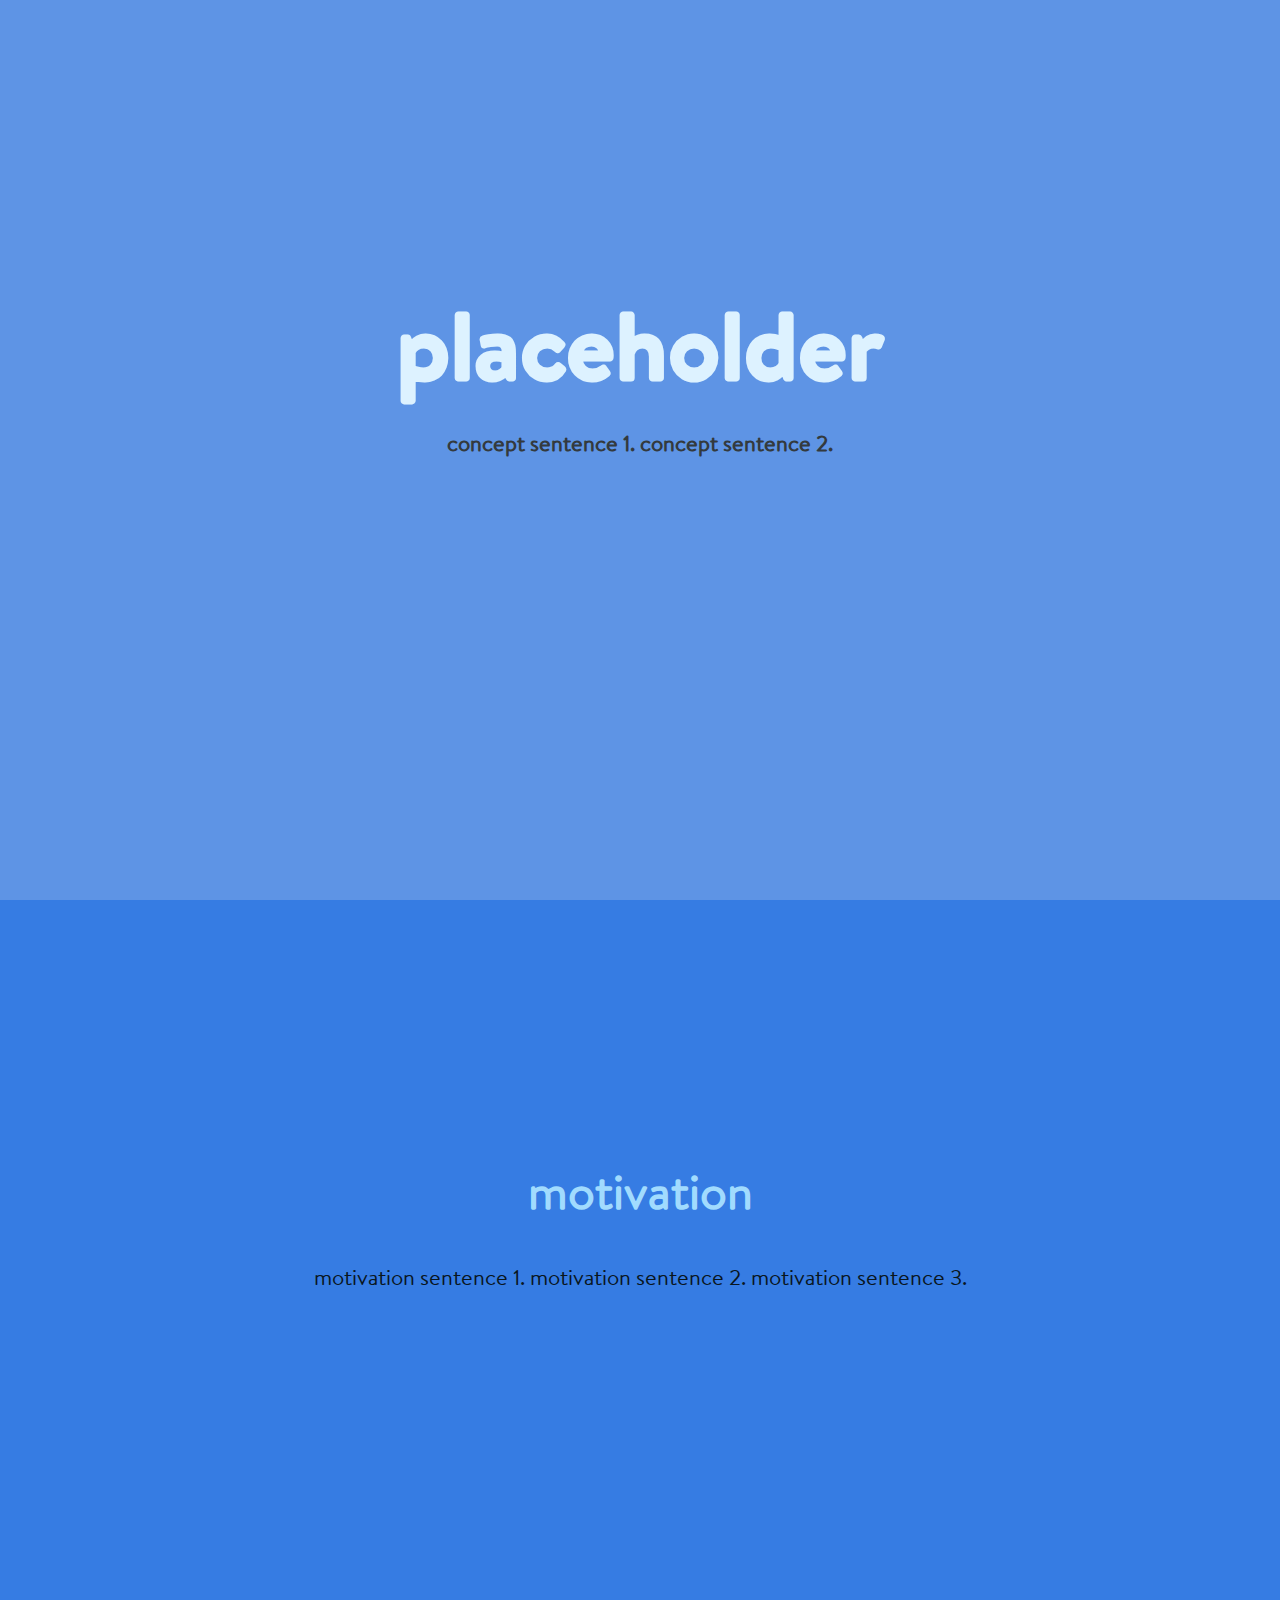
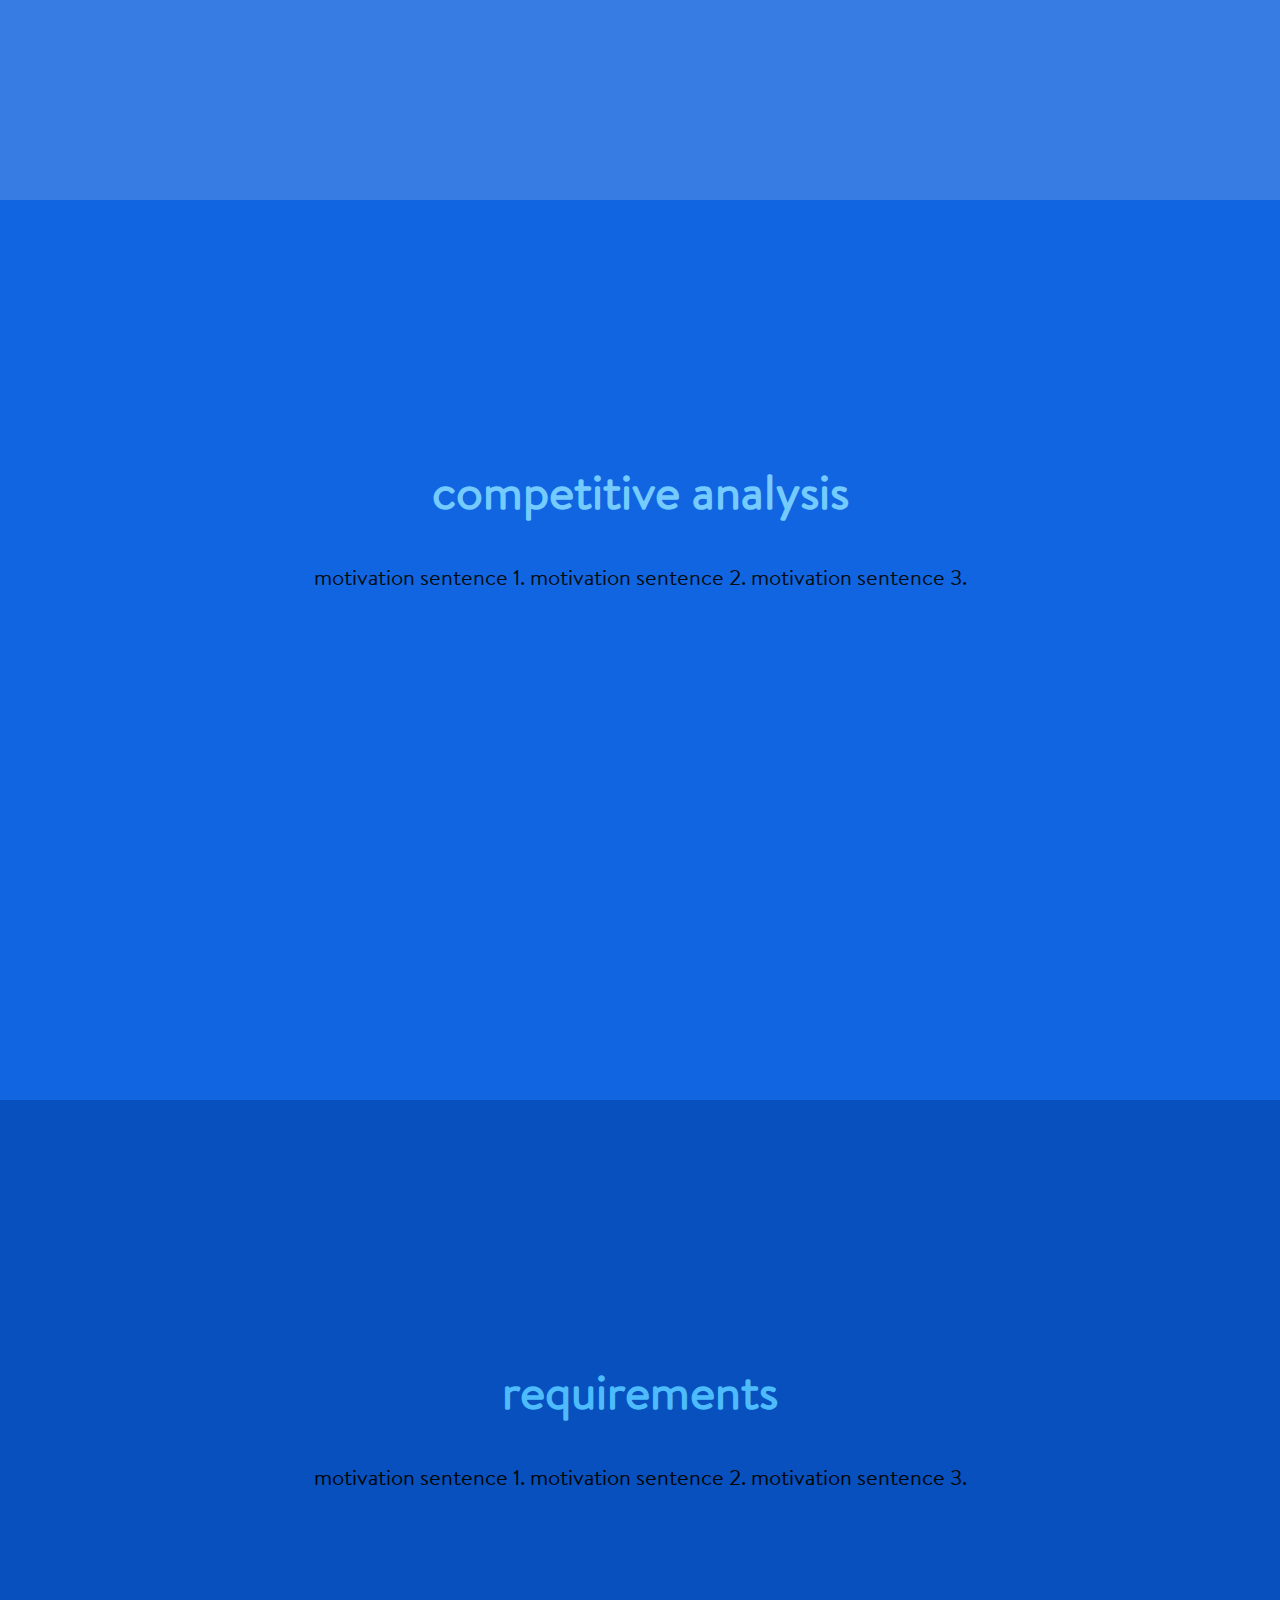
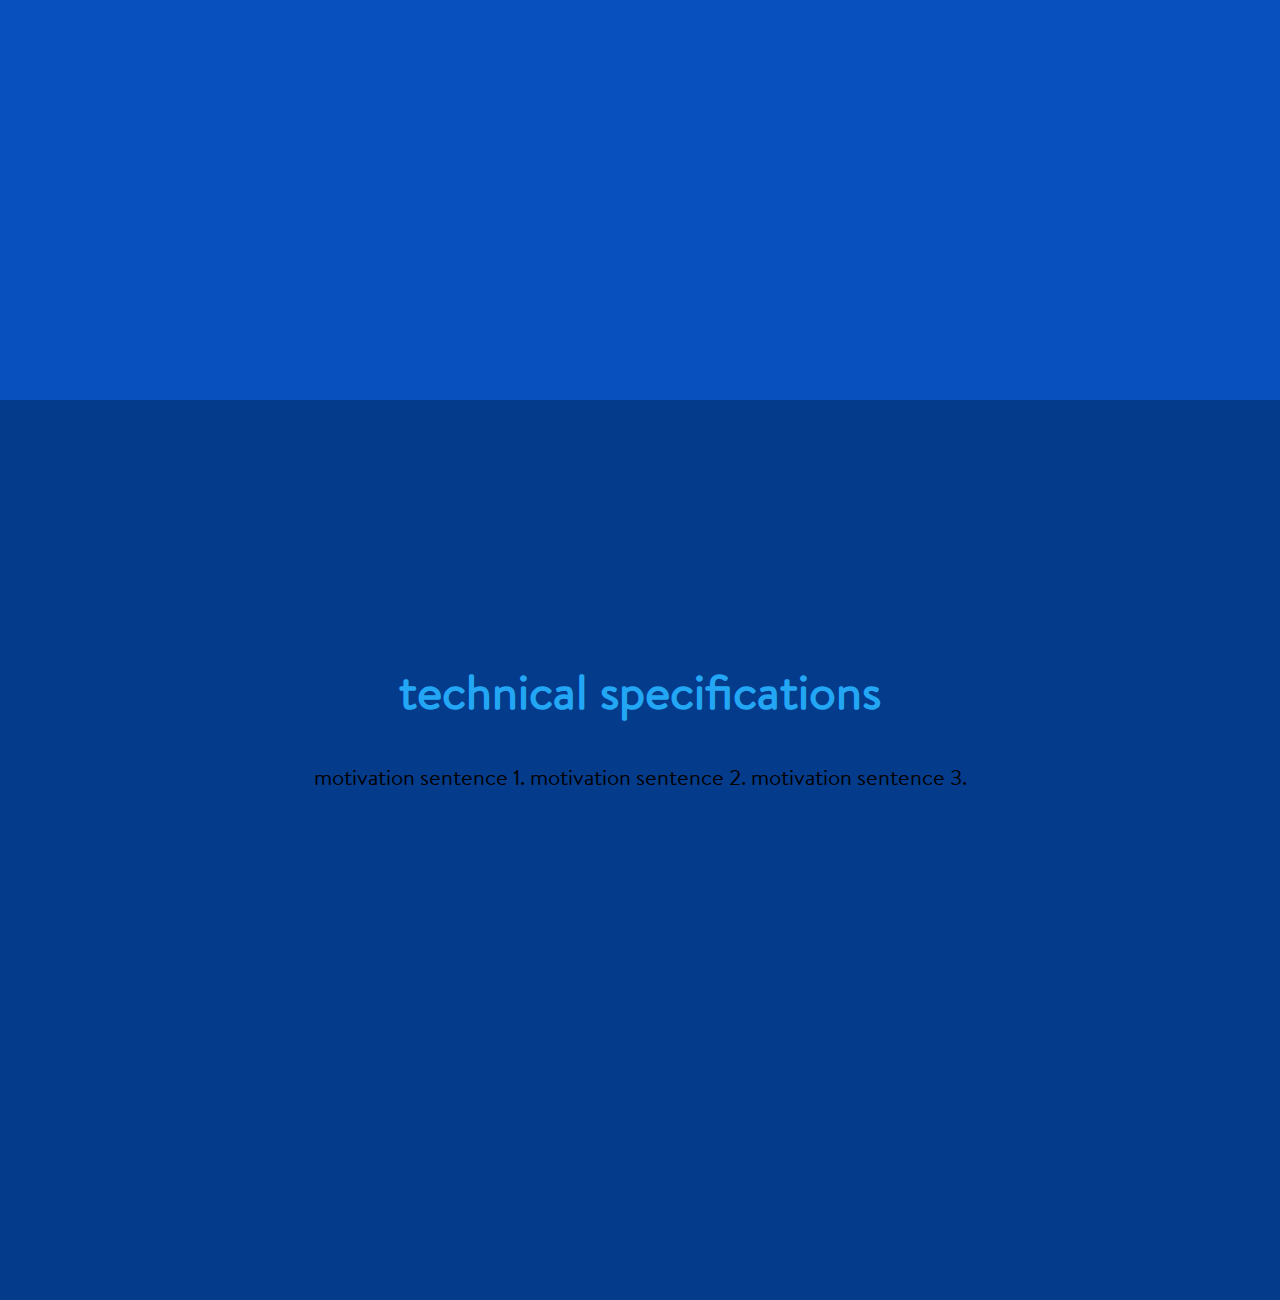
==== new.html @ 0ef40bff "set up pages and colors, no text yet" ====
<!doctype html>
<html>
    <head>
        <title>Placeholder</title>

        <script src="assets/js/jquery-1.11.1.min.js"></script>
        <script src="assets/js/jquery.windows.js"></script>
        <link rel="stylesheet" href="assets/css/main.css">

    </head>
    <body>

        <!-- NOTE: each "window" is a section element with class .window -->

        <section id="0" class="window">
            <div class="content">
                    <h1>placeholder</h1>
                    <h2>concept sentence 1. concept sentence 2.</h2>
            </div>
        </section>

        <section id="1" class="window">
            <div class="content">
                <h2>motivation</h2>
                <div class="explanation">
                    motivation sentence 1. motivation sentence 2. motivation sentence 3.
                </div>
            </div>
        </section>

        <section id="2" class="window">
            <div class="content">
                <h2>competitive analysis</h2>
                <div class="explanation">
                    motivation sentence 1. motivation sentence 2. motivation sentence 3.
                </div>
            </div>
        </section>

        <section id="3" class="window">
            <div class="content">
                <h2>requirements</h2>
                <div class="explanation">
                    motivation sentence 1. motivation sentence 2. motivation sentence 3.
                </div>
            </div>
        </section>

        <section id="4" class="window">
            <div class="content">
                <h2>technical specifications</h2>
                <div class="explanation">
                    motivation sentence 1. motivation sentence 2. motivation sentence 3.
                </div>
            </div>
        </section>

        <!--
        <section id="1" class="window">
            <div class="content">
                <h2>
                project root<br/>
                | -- css<br/>
                | -- | -- main.css (compiled)<br/>
                | -- js<br/>
                | -- | -- <span class="highlight">jquery.windows.js</span><br/>
                | -- scss<br/>
                | -- | -- <span class="highlight">main.scss</span><br/>
                | -- <span class="highlight">index.html</span>
                </h2>
            </div>
        </section>

        <section id="3" class="window">
            <pre>
                $('.window').windows({
                    snapping: true,
                    snapSpeed: 500,
                    snapInterval: 1100,
                    onScroll: function(scrollPos){
                        // scrollPos:Number
                    },
                    onSnapComplete: function($el){
                        // after window ($el) snaps into place
                    },
                    onWindowEnter: function($el){
                        // when new window ($el) enters viewport
                    }
                });
            </pre>
        </section>

        <section id="4" class="window">
            <div class="content">
                <h1>api</h1>
                <pre>
                    // returns ratio 0-1
                    $('.window:eq(0)').ratioVisible();

                    // returns boolean of whether or not is visible on screen
                    $('.window:eq(0)').isOnScreen();

                    // get most visible window
                    $('.window').getCurrentWindow();


                </pre>
            </div>
        </section>

        <section id="5" class="window">
            <div class="content">
                <a href="https://github.com/nick-jonas/nick-jonas.github.com/tree/master/windows" title="Download Me!" id="btn-wrap">
                    <span class="title">Download Me</span>
                    <div id="info">
                        <p>
                            <strong>Version 0.0.1 /</strong>
                            <span>1 MB</span>
                        </p>
                    </div>
                </a>

                <iframe src="http://ghbtns.com/github-btn.html?user=nick-jonas&repo=windows&type=fork&count=true&size=large" allowtransparency="true" frameborder="0" scrolling="0" width="156px" height="30px" style="margin:50px 0 0 50px;"></iframe>

            </div>
        </section>
        -->

        <script>

            $(document).ready(function(){

                var $windows = $('.window');

                $windows.windows({
                    snapping: true,
                    snapSpeed: 100,
                    snapInterval: 200,
                    onScroll: function(s){},
                    onSnapComplete: function($el){},
                    onWindowEnter: function($el){}
                });

            });
        </script>

    </body>
</html>
---- assets/css/main.css ----
@import url("http://hello.myfonts.net/count/25cb92");
/* FONTS ---------------------------------------------------------- */
@font-face {
  font-family: 'BrandonText-BoldItalic';
  src: url("webfonts/25CB92_0_0.eot");
  src: url("webfonts/25CB92_0_0.eot?#iefix") format("embedded-opentype"), url("webfonts/25CB92_0_0.woff") format("woff"), url("webfonts/25CB92_0_0.ttf") format("truetype");
}

@font-face {
  font-family: 'BrandonText-Bold';
  src: url("webfonts/25CB92_1_0.eot");
  src: url("webfonts/25CB92_1_0.eot?#iefix") format("embedded-opentype"), url("webfonts/25CB92_1_0.woff") format("woff"), url("webfonts/25CB92_1_0.ttf") format("truetype");
}

@font-face {
  font-family: 'BrandonText-Regular';
  src: url("webfonts/25CB92_2_0.eot");
  src: url("webfonts/25CB92_2_0.eot?#iefix") format("embedded-opentype"), url("webfonts/25CB92_2_0.woff") format("woff"), url("webfonts/25CB92_2_0.ttf") format("truetype");
}

/* COLORS ---------------------------------------------------------- */
h1 {
  font-family: BrandonText-Bold, Futura, Helvetica, Arial, sans-serif;
  font-size: 6.0em;
  color: #b1c9d7;
  text-align: center;
}

h2 {
  font-family: BrandonText-Regular, Futura, Helvetica, Arial, sans-serif;
  font-size: 1.4em;
  text-align: center;
  color: #333a3e;
}

p {
  font-family: BrandonText-Regular, Futura, Helvetica, Arial, sans-serif;
  color: #333a3e;
  font-size: 1.4em;
}

pre {
  color: #d5d7dd;
  color: #bcbdc0;
  font-size: 1.4em;
  line-height: 1.6em;
}

.window:nth-child(1) .content {
  position: absolute;
  top: 50%;
  width: 100%;
  margin-top: -170px;
}
.window:nth-child(1) .content i {
  font-size: 4.0em;
  width: 100%;
  text-align: center;
  display: inline-block;
  color: #6ab29f;
}
.window:nth-child(1) .content h1 {
  margin: 0;
  color: #ddf2ff;
}
.window:nth-child(1) .content h2 {
  padding: 0 30px;
}

.window:nth-child(2) ul {
  list-style-type: none;
}
.window:nth-child(2) .content {
  position: absolute;
  top: 50%;
  width: 100%;
  margin-top: -230px;
}
.window:nth-child(2) .content h2 {
  text-align: center;
  font-size: 3.0em;
  color: #a1dbfe;
}
.window:nth-child(2) .content .explanation {
  font-family: BrandonText-Regular, Futura, Helvetica, Arial, sans-serif;
  color: #09161e;
  font-size: 1.4em;
  text-align: center;
  padding: 0 15%;
}
.window:nth-child(2) .content .explanation li {
  color: #d5d7dd;
}

.window:nth-child(3) ul {
  list-style-type: none;
}
.window:nth-child(3) .content {
  position: absolute;
  top: 50%;
  width: 100%;
  margin-top: -230px;
}
.window:nth-child(3) .content h2 {
  text-align: center;
  font-size: 3.0em;
  color: #75cbfe;
}
.window:nth-child(3) .content .explanation {
  font-family: BrandonText-Regular, Futura, Helvetica, Arial, sans-serif;
  color: #030c11;
  font-size: 1.4em;
  text-align: center;
  padding: 0 15%;
}
.window:nth-child(3) .content .explanation li {
  color: #d5d7dd;
}

.window:nth-child(4) ul {
  list-style-type: none;
}
.window:nth-child(4) .content {
  position: absolute;
  top: 50%;
  width: 100%;
  margin-top: -230px;
}
.window:nth-child(4) .content h2 {
  text-align: center;
  font-size: 3.0em;
  color: #4dbbfc;
}
.window:nth-child(4) .content .explanation {
  font-family: BrandonText-Regular, Futura, Helvetica, Arial, sans-serif;
  color: #000508;
  font-size: 1.4em;
  text-align: center;
  padding: 0 15%;
}
.window:nth-child(4) .content .explanation li {
  color: #d5d7dd;
}

.window:nth-child(5) ul {
  list-style-type: none;
}
.window:nth-child(5) .content {
  position: absolute;
  top: 50%;
  width: 100%;
  margin-top: -230px;
}
.window:nth-child(5) .content h2 {
  text-align: center;
  font-size: 3.0em;
  color: #23a7f5;
}
.window:nth-child(5) .content .explanation {
  font-family: BrandonText-Regular, Futura, Helvetica, Arial, sans-serif;
  color: #000101;
  font-size: 1.4em;
  text-align: center;
  padding: 0 15%;
}
.window:nth-child(5) .content .explanation li {
  color: #d5d7dd;
}

.window:nth-child(6) ul {
  list-style-type: none;
}
.window:nth-child(6) .content {
  position: absolute;
  top: 50%;
  width: 100%;
  margin-top: -230px;
}
.window:nth-child(6) .content h2 {
  text-align: center;
  font-size: 3.0em;
}
.window:nth-child(6) .content .explanation {
  font-family: BrandonText-Regular, Futura, Helvetica, Arial, sans-serif;
  color: #333a3e;
  font-size: 1.4em;
  text-align: center;
  padding: 0 15%;
}
.window:nth-child(6) .content .explanation li {
  color: #d5d7dd;
}

/*
.window:nth-child(2) .content {
  position: absolute;
  top: 50%;
  left: 50%;
  margin-top: -180px;
  margin-left: -160px;
}
.window:nth-child(2) .content h2 {
  color: #d5d7dd;
  text-align: left;
}
.window:nth-child(2) .content h2 .highlight {
  color: white;
}

.window:nth-child(4) pre {
  position: absolute;
  top: 50%;
  left: 50%;
  margin: -220px 0 0 -450px;
}

.window:nth-child(5) .content {
  position: absolute;
  top: 50%;
  left: 50%;
  margin: -350px 0 0 -450px;
}
.window:nth-child(5) h1 {
  color: #333a3e;
}
.window:nth-child(5) pre {
  color: #333a3e;
}

.window:nth-child(6) .content {
  position: absolute;
  top: 50%;
  left: 50%;
  margin: -100px 0 0 -100px;
  text-align: center;
}
*/

/* CSS Document */
::selection {
  background-color: #55595c;
  color: #fff;
  text-shadow: 0 1px 0 #000;
}

::-moz-selection {
  background-color: #55595c;
  color: #fff;
  text-shadow: 0 1px 0 #000;
}

#wrap {
  width: 500px;
  margin: 13% auto 0;
}

#btn-wrap {
  position: relative;
  padding: 5px;
  margin: 0 auto;
  width: 230px;
  height: 50px;
  display: block;
  text-decoration: none;
  margin-bottom: 30px;
  background: #242428;
  background: -webkit-gradient(linear, 0 bottom, 0 top, from(#2d2d30), to(#17171a));
  background: -moz-linear-gradient(-90deg, #17171a, #2d2d30);
  -webkit-border-radius: 50px;
  -moz-border-radius: 50px;
  border-radius: 50px;
  -webkit-box-shadow: 0 1px 0 #37373b;
  -moz-box-shadow: 0 1px 0 #37373b;
  box-shadow: 0 1px 0 #37373b;
}

span.title {
  color: #d6d6e7;
  font: 15px/49px BrandonText-Bold, Futura, Helvetica, Arial, sans-serif;
  text-transform: uppercase;
  height: 50px;
  width: 230px;
  display: block;
  position: relative;
  -webkit-box-shadow: 0 -1px 0 #8d8d94, 0 1px 1px #0b0b0c;
  -moz-box-shadow: 0 -1px 0 #8d8d94, 0 1px 1px #0b0b0c;
  box-shadow: 0 -1px 0 #8d8d94, 0 1px 1px #0b0b0c;
  background: #52525c;
  background: -webkit-gradient(linear, 0 bottom, 0 top, from(#383840), to(#5a5a64));
  background: -moz-linear-gradient(-90deg, #5a5a64, #383840);
  -webkit-border-radius: 50px;
  -moz-border-radius: 50px;
  border-radius: 50px;
  z-index: 5;
  -webkit-transition: width .2s ease-out;
  -moz-transition: width .2s ease-out;
  -o-transition: width .2s ease-out;
  text-align: center;
}

#btn-wrap:hover span.title {
  font-size: 14px;
  width: 135px;
}

#info {
  position: absolute;
  height: 50px;
  width: 230px;
  top: 5px;
  right: 4px;
  -webkit-box-shadow: 0 -1px 0 #404042, 0 1px 1px #0b0b0c;
  -moz-box-shadow: 0 -1px 0 #404042, 0 1px 1px #0b0b0c;
  box-shadow: 0 -1px 0 #404042, 0 1px 1px #0b0b0c;
  background: #2a2a2d;
  background: -webkit-gradient(linear, 0 bottom, 0 top, from(#212124), to(#2a2a2d));
  background: -moz-linear-gradient(-90deg, #2a2a2d, #212124);
  -webkit-border-radius: 50px;
  -moz-border-radius: 50px;
  border-radius: 50px;
  z-index: 4;
}

#info p {
  width: 65px;
  margin: 12px 17px 0 0;
  position: absolute;
  right: 0;
  color: #7c7c84;
  font: 11px/12px Helvetica, Arial, sans-serif;
  text-align: left;
}

.boxtuffs {
  color: #7c7c84;
  font: 12px Helvetica, Arial, sans-serif;
  text-shadow: 0 -1px 0 black;
  text-decoration: none;
  -webkit-transition: all .2s ease-out;
  -moz-transition: all .2s ease-out;
  -o-transition: all .2s ease-out;
}

.boxtuffs:hover {
  color: #27896a;
}

html, body {
  margin: 0;
  padding: 0;
}

.window {
  width: 100%;
  height: 100%;
  position: absolute;
}

.window:nth-child(1) {
  background: #5e94e5;
  top: 0%;
}

.window:nth-child(2) {
  background: #367ce3;
  top: 100%;
}

.window:nth-child(3) {
  background: #1165e1;
  top: 200%;
}

.window:nth-child(4) {
  background: #0750bd;
  top: 300%;
}

.window:nth-child(5) {
  background: #053b8b;
  top: 400%;
}

.window:nth-child(6) {
  background: #231f20;
  top: 500%;
}
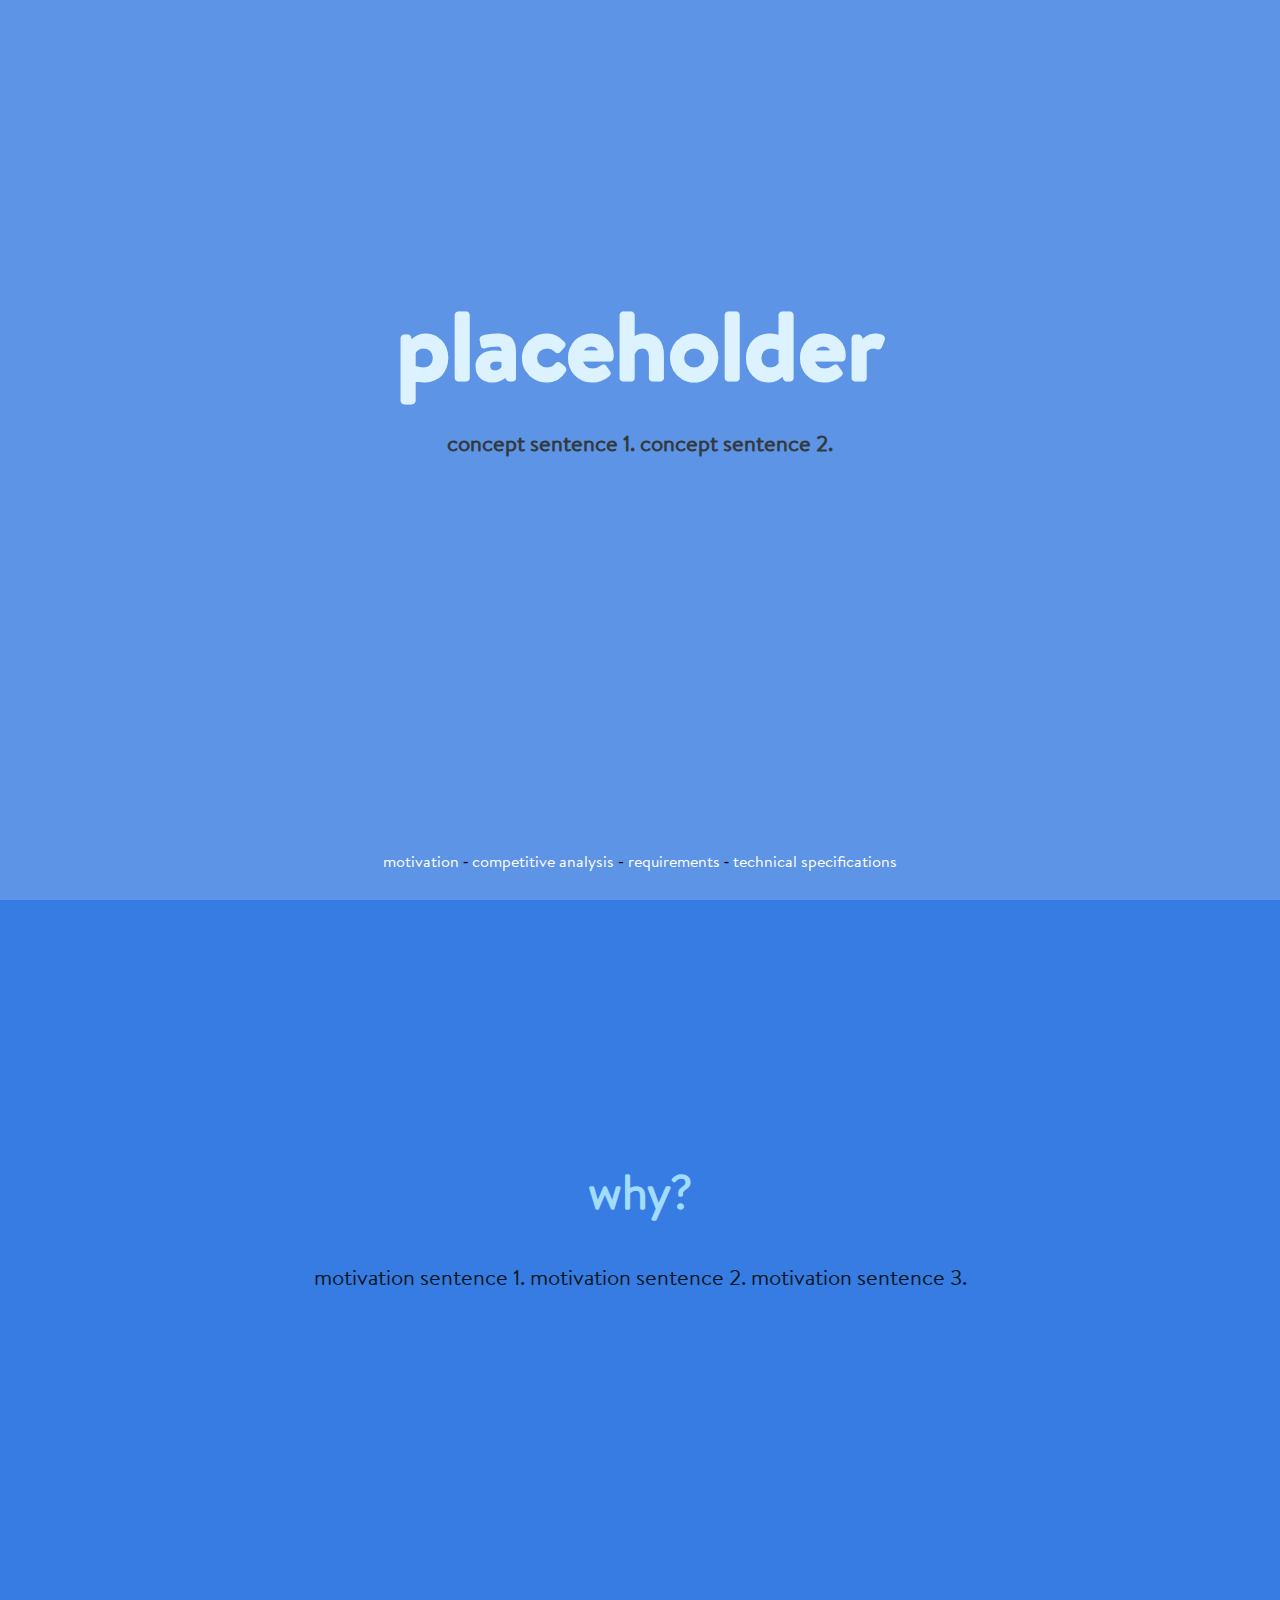
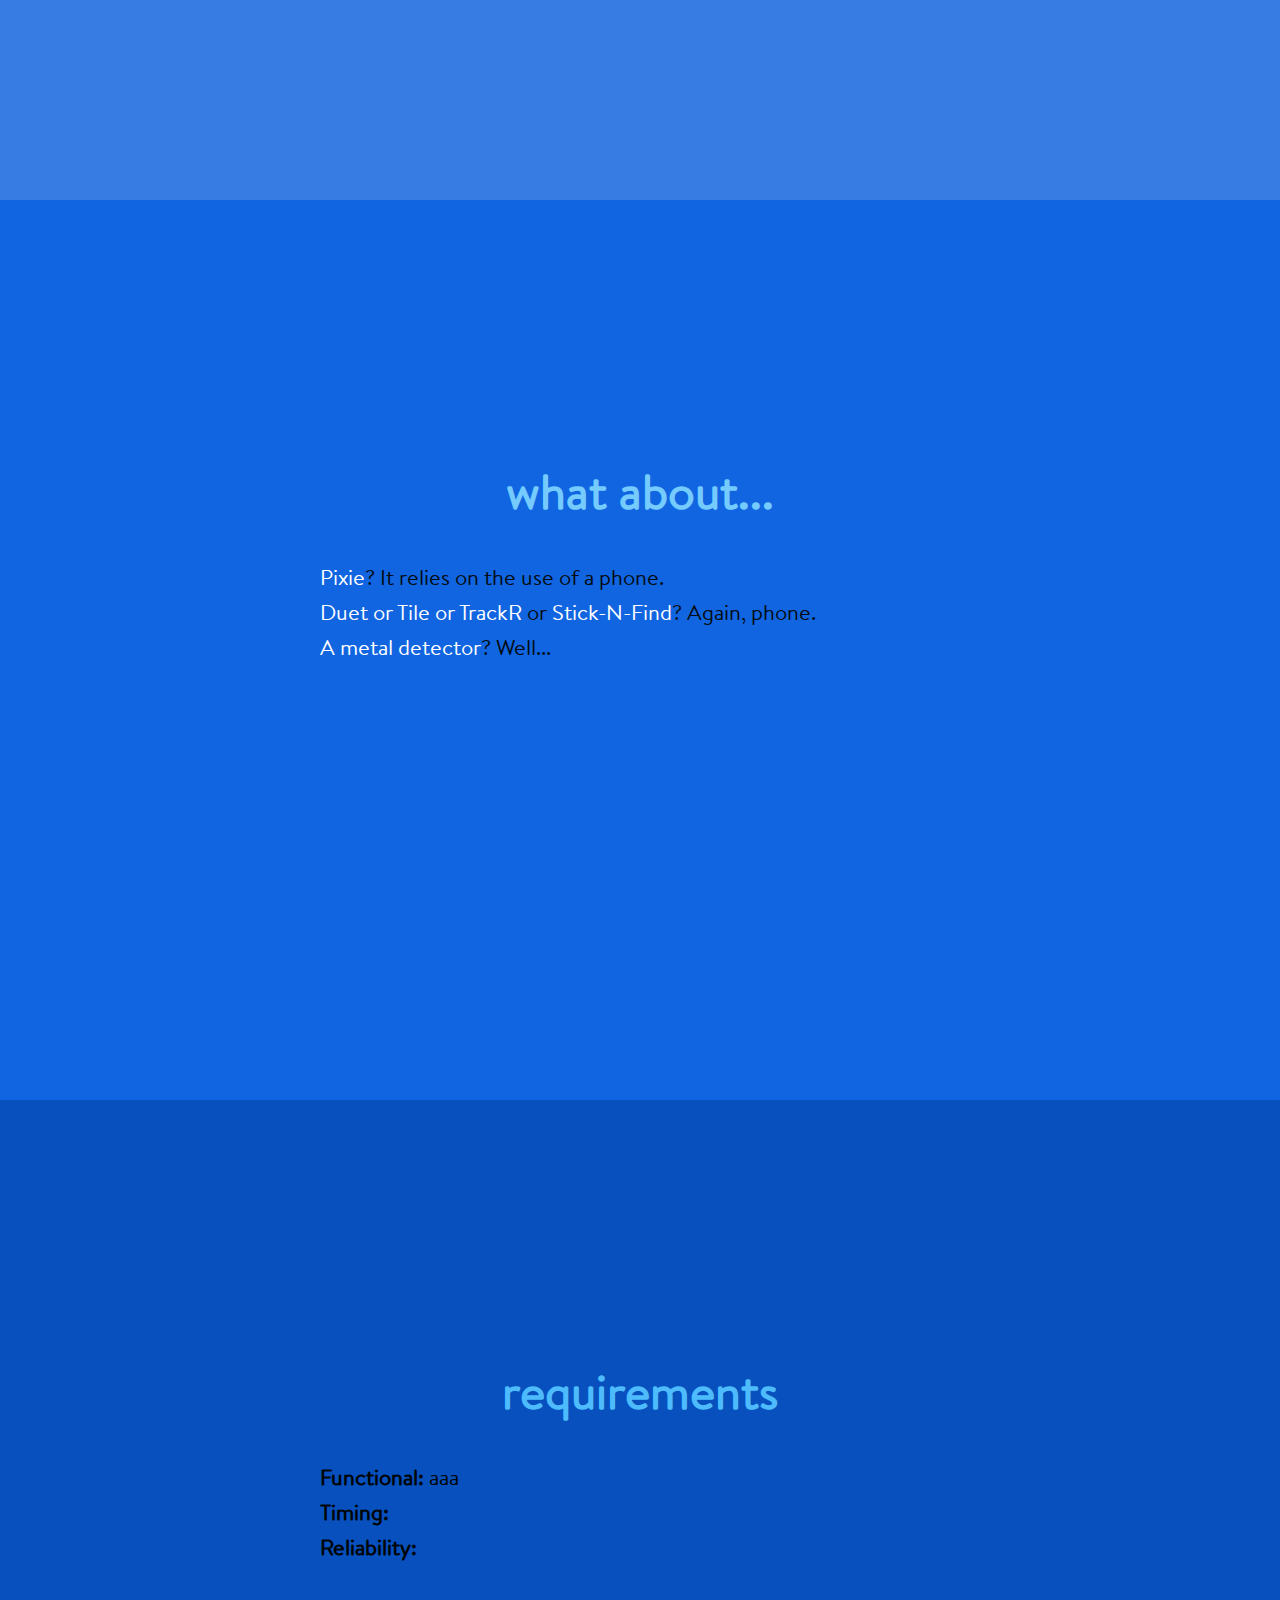
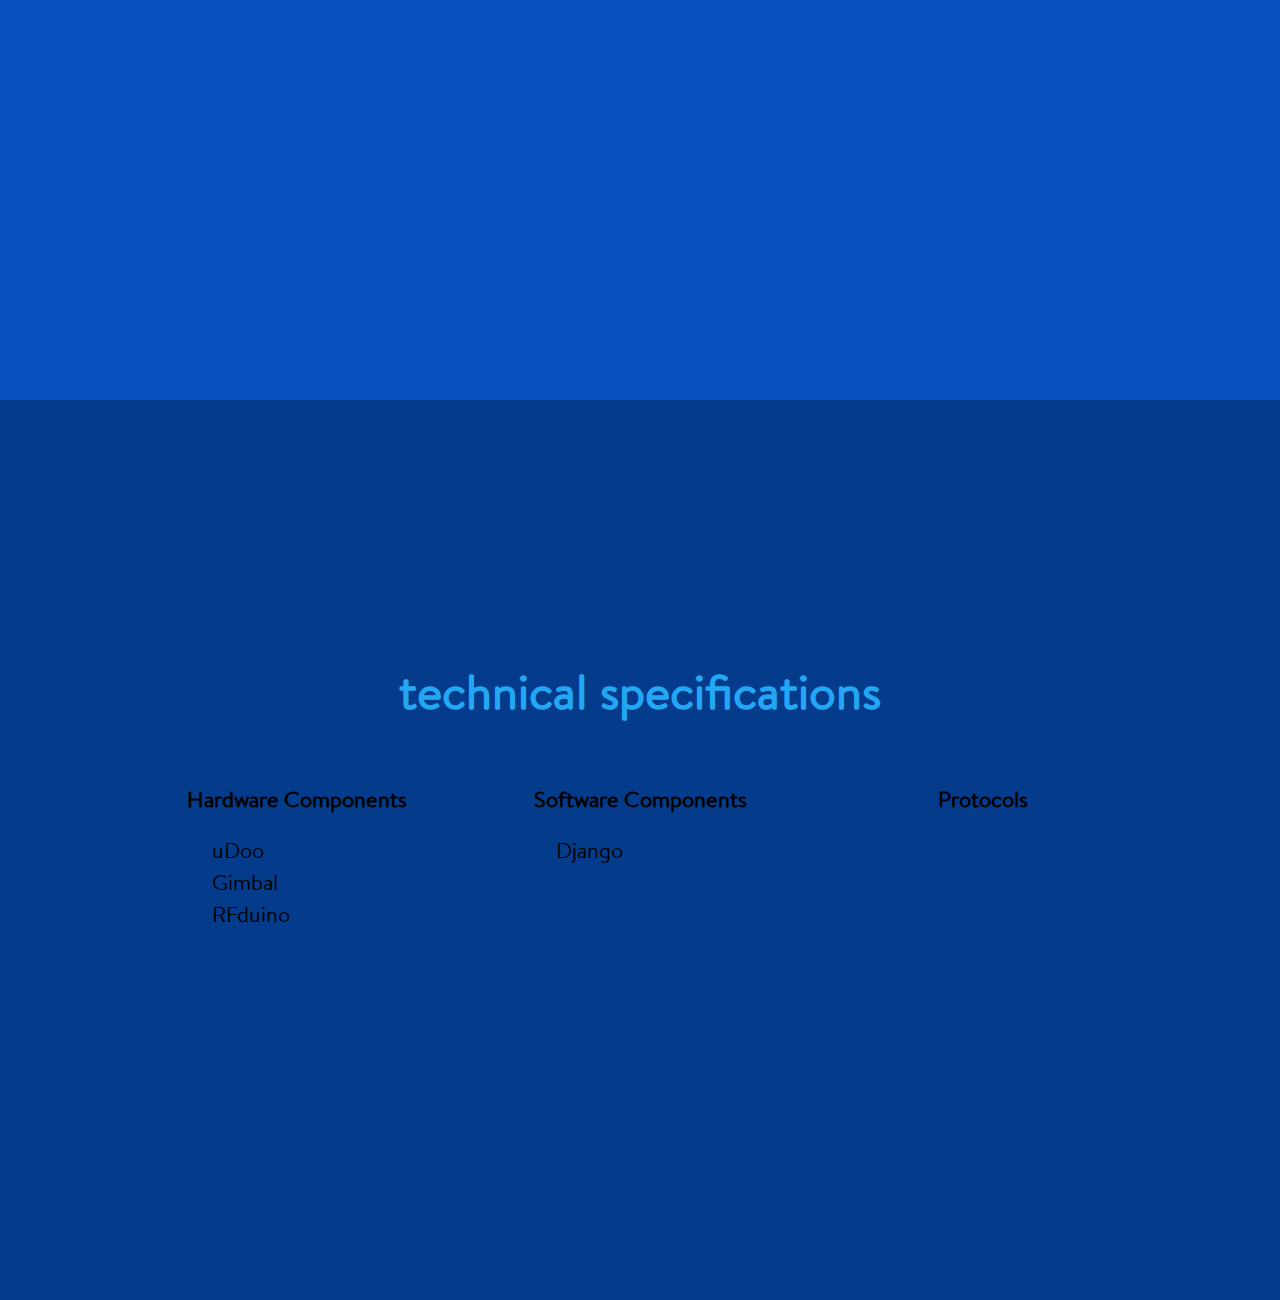
==== commit e431b749: "add more content, scrolling and links" ====
--- a/new.html
+++ b/new.html
@@ -12,16 +12,22 @@
 
         <!-- NOTE: each "window" is a section element with class .window -->
 
-        <section id="0" class="window">
+        <section id="0" class="window" name="title">
             <div class="content">
                     <h1>placeholder</h1>
                     <h2>concept sentence 1. concept sentence 2.</h2>
             </div>
+            <div class="links">
+                <a href="#1">motivation</a> - 
+                <a href="#2">competitive analysis</a> - 
+                <a href="#3">requirements</a> - 
+                <a href="#4">technical specifications</a>
+            </div>
         </section>
 
         <section id="1" class="window">
             <div class="content">
-                <h2>motivation</h2>
+                <h2>why?</h2>
                 <div class="explanation">
                     motivation sentence 1. motivation sentence 2. motivation sentence 3.
                 </div>
@@ -30,9 +36,13 @@
 
         <section id="2" class="window">
             <div class="content">
-                <h2>competitive analysis</h2>
-                <div class="explanation">
-                    motivation sentence 1. motivation sentence 2. motivation sentence 3.
+                <h2>what about...</h2>
+                <div class="explanation">
+                    <ul>
+                        <li><a href="http://www.digitaltrends.com/home/pixie-points-help-you-find-lost-keys-pets-and-more/">Pixie</a>? It relies on the use of a phone.</li>
+                        <li><a href="http://www.wsj.com/articles/finding-the-best-lost-item-trackers-tile-trackr-and-duet-reviewed-1403046981">Duet or Tile or TrackR</a> or <a href="http://www.amazon.com/Smead-Stick-N-Find-Bluetooth-Location-02218/dp/B00CRJD7GQ">Stick-N-Find</a>? Again, phone.</li>
+                        <li><a href="http://www.amazon.com/Bounty-Hunter-Tracker-Metal-Detector/dp/B00005A3L1">A metal detector</a>? Well...</li>
+                    </ul>
                 </div>
             </div>
         </section>
@@ -41,7 +51,13 @@
             <div class="content">
                 <h2>requirements</h2>
                 <div class="explanation">
-                    motivation sentence 1. motivation sentence 2. motivation sentence 3.
+                    <ul>
+                        <li><strong>Functional:</strong> aaa</li>
+                        <li><strong>Timing:</strong></li>
+                        <li><strong>Reliability:</strong></li>
+                        <li><strong></strong></li>
+                        <li><strong></strong></li>
+                    </ul>
                 </div>
             </div>
         </section>
@@ -50,7 +66,30 @@
             <div class="content">
                 <h2>technical specifications</h2>
                 <div class="explanation">
-                    motivation sentence 1. motivation sentence 2. motivation sentence 3.
+                    <div class="column-left">
+                        <h3><strong>Hardware Components</strong></h3>
+                        <ul>
+                            <li>uDoo</li>
+                            <li>Gimbal</li>
+                            <li>RFduino</li>
+                        </ul>
+                    </div>
+                    <div class="column-center">
+                        <h3><strong>Software Components</strong></h3>
+                        <ul>
+                            <li>Django</li>
+                            <li></li>
+                            <li></li>
+                        </ul>
+                    </div>
+                    <div class="column-right">
+                        <h3><strong>Protocols</strong></h3>
+                        <ul>
+                            <li></li>
+                            <li></li>
+                            <li></li>
+                        </ul>
+                    </div>
                 </div>
             </div>
         </section>
@@ -140,6 +179,19 @@
                     onSnapComplete: function($el){},
                     onWindowEnter: function($el){}
                 });
+                
+                $('a[href^="#"]').on('click',function (e) {
+                    e.preventDefault();
+
+                    var target = this.hash;
+                    var $target = $(target);
+
+                    $('html, body').stop().animate({
+                        'scrollTop': $target.offset().top
+                    }, 900, 'swing', function () {
+                        window.location.hash = target;
+                    });
+                });
 
             });
         </script>
--- a/assets/css/main.css
+++ b/assets/css/main.css
@@ -39,6 +39,35 @@
   font-size: 1.4em;
 }
 
+a {
+  color: #ffffff;
+  text-decoration: none;
+  font-family: BrandonText-Regular, Futura, Helvetica, Arial, sans-serif;
+}
+
+ul {
+    list-style:none;
+    padding-left:0;
+    text-align: left;
+}
+
+li {
+    margin-bottom: 1%;
+}
+
+.column-left {
+    float: left;
+    width: 33%;
+}
+.column-center {
+    display: inline-block;
+    width: 33%;
+}
+.column-right {
+    float: right;
+    width: 33%;
+}
+
 pre {
   color: #d5d7dd;
   color: #bcbdc0;
@@ -66,6 +95,14 @@
 .window:nth-child(1) .content h2 {
   padding: 0 30px;
 }
+.window:nth-child(1) .links {
+  position: absolute;
+  top: 100%;
+  width: 100%;
+  margin-top: -50px;
+  text-align: center;
+  display: inline-block;
+}
 
 .window:nth-child(2) ul {
   list-style-type: none;
@@ -111,10 +148,7 @@
   color: #030c11;
   font-size: 1.4em;
   text-align: center;
-  padding: 0 15%;
-}
-.window:nth-child(3) .content .explanation li {
-  color: #d5d7dd;
+  padding: 0 25%;
 }
 
 .window:nth-child(4) ul {
@@ -136,14 +170,14 @@
   color: #000508;
   font-size: 1.4em;
   text-align: center;
-  padding: 0 15%;
+  padding: 0 25%;
 }
 .window:nth-child(4) .content .explanation li {
-  color: #d5d7dd;
 }
 
 .window:nth-child(5) ul {
   list-style-type: none;
+  padding-left: 25%;
 }
 .window:nth-child(5) .content {
   position: absolute;
@@ -156,15 +190,18 @@
   font-size: 3.0em;
   color: #23a7f5;
 }
+.window:nth-child(5) .content h3 {
+  text-align: center;
+  font-size: 1.0em;
+}
 .window:nth-child(5) .content .explanation {
   font-family: BrandonText-Regular, Futura, Helvetica, Arial, sans-serif;
   color: #000101;
   font-size: 1.4em;
   text-align: center;
-  padding: 0 15%;
+  padding: 0 10%;
 }
 .window:nth-child(5) .content .explanation li {
-  color: #d5d7dd;
 }
 
 .window:nth-child(6) ul {
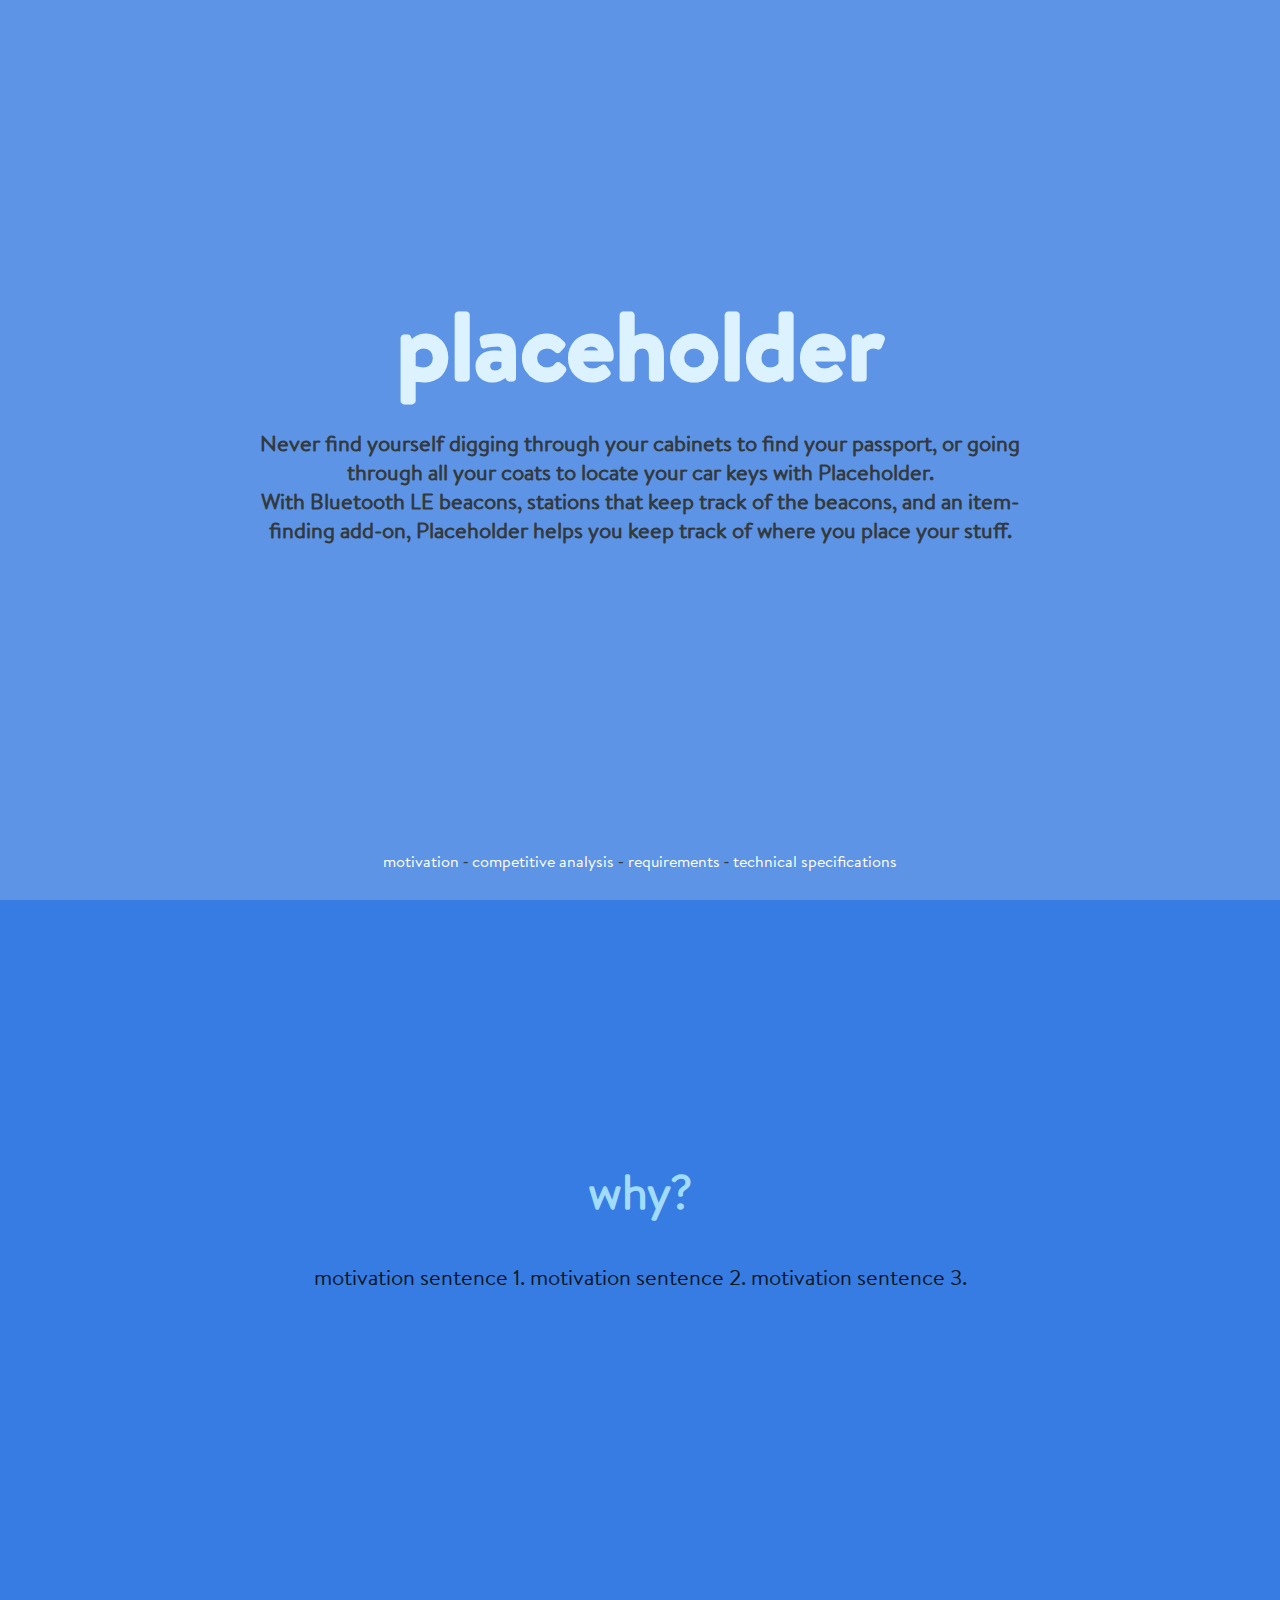
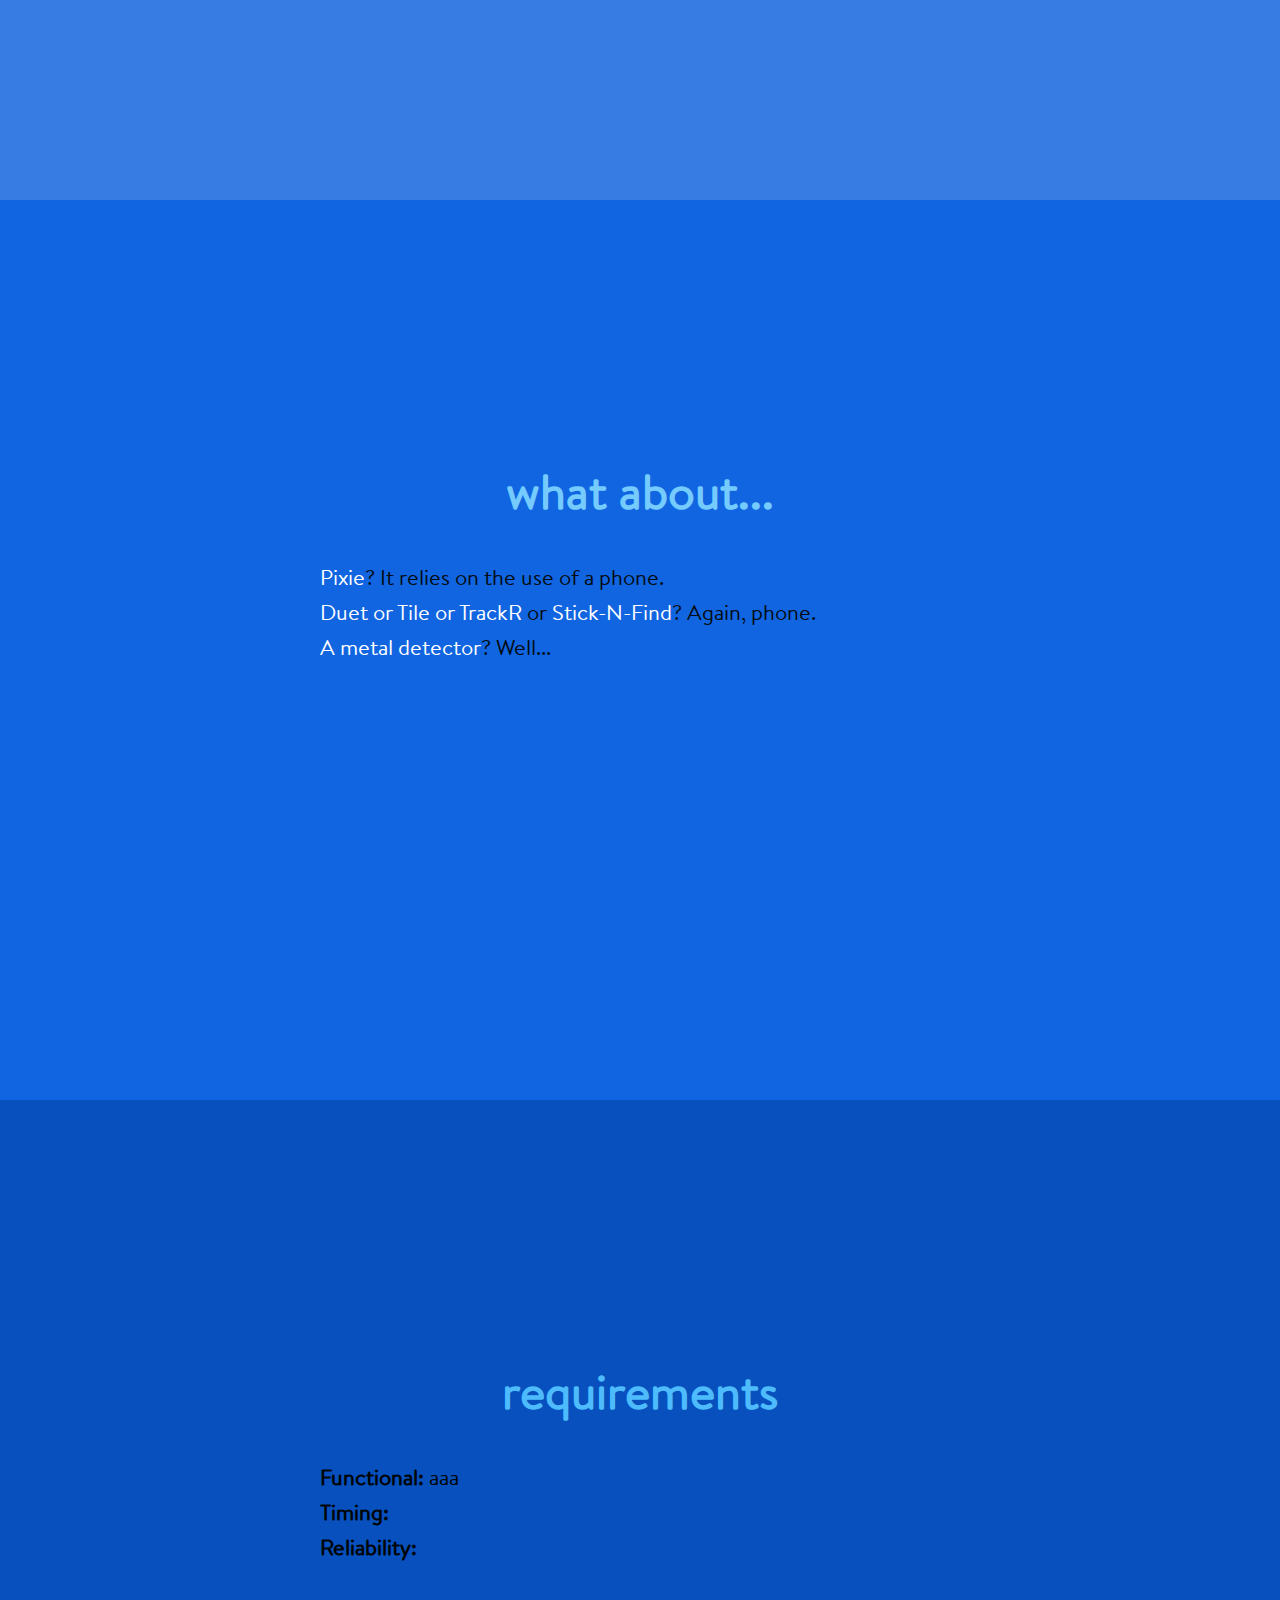
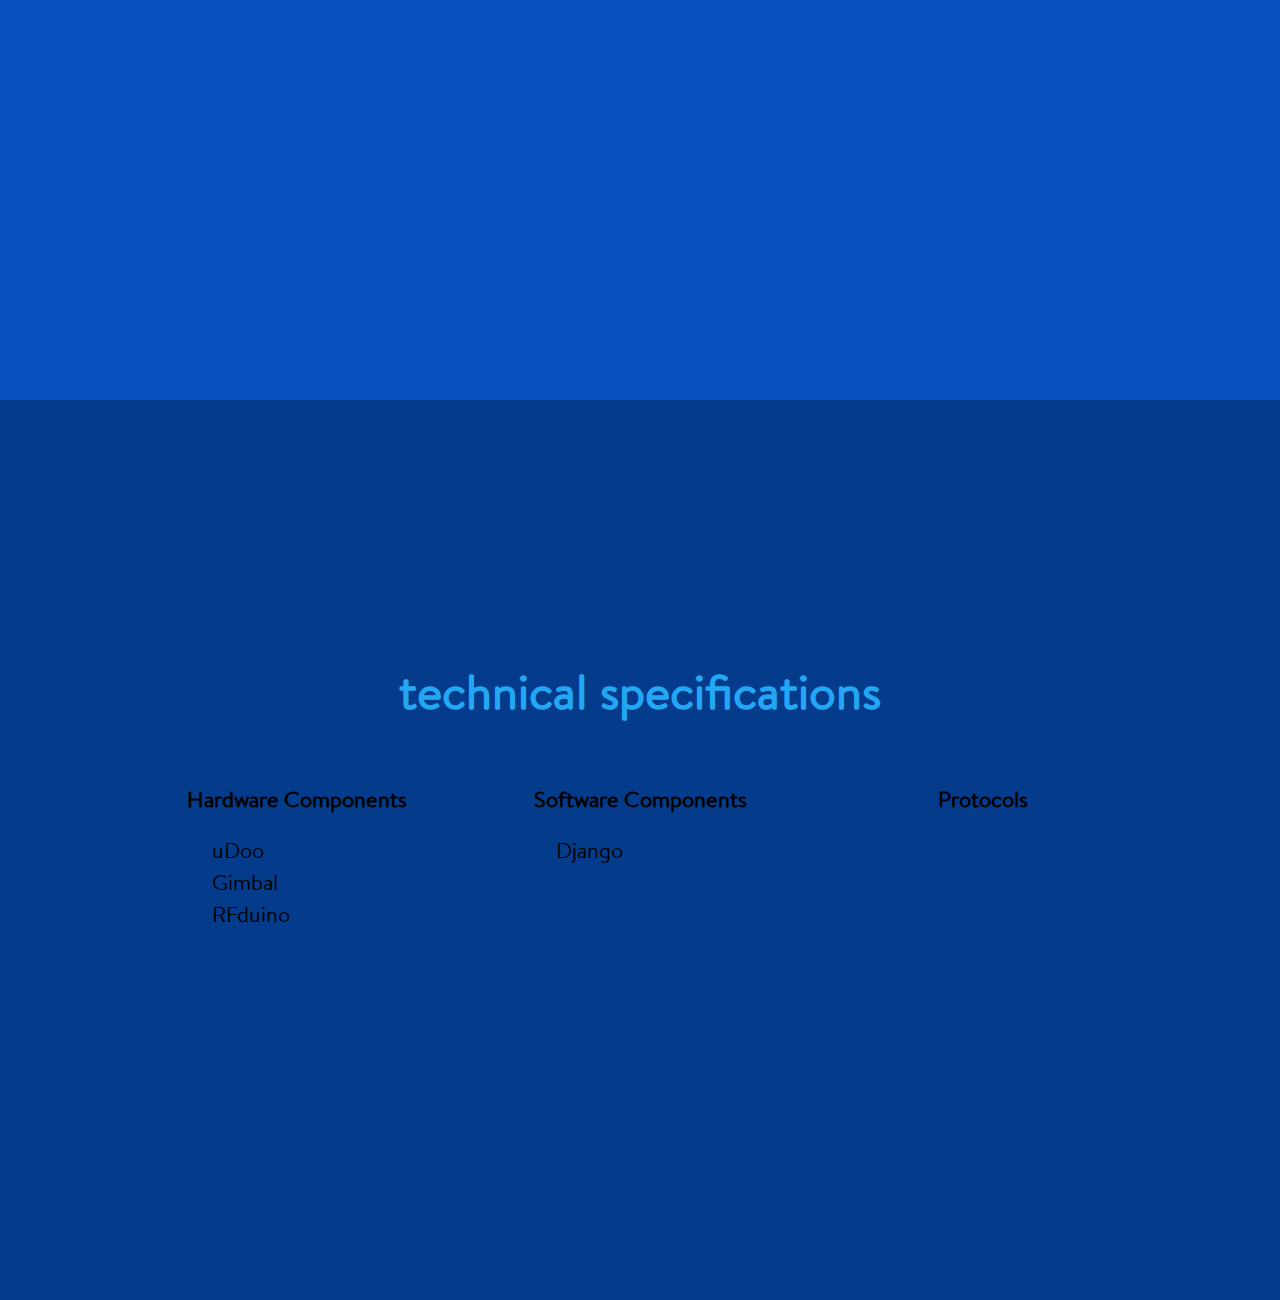
==== commit 9ef071db: "add concept sentences" ====
--- a/new.html
+++ b/new.html
@@ -14,8 +14,10 @@
 
         <section id="0" class="window" name="title">
             <div class="content">
-                    <h1>placeholder</h1>
-                    <h2>concept sentence 1. concept sentence 2.</h2>
+                <h1>placeholder</h1>
+                <div class="explanation">
+                    <h2>Never find yourself digging through your cabinets to find your passport, or going through all your coats to locate your car keys with Placeholder.</br>With Bluetooth LE beacons, stations that keep track of the beacons, and an item-finding add-on, Placeholder helps you keep track of where you place your stuff.</h2>
+                </div>
             </div>
             <div class="links">
                 <a href="#1">motivation</a> - 
@@ -179,7 +181,7 @@
                     onSnapComplete: function($el){},
                     onWindowEnter: function($el){}
                 });
-                
+
                 $('a[href^="#"]').on('click',function (e) {
                     e.preventDefault();
 
--- a/assets/css/main.css
+++ b/assets/css/main.css
@@ -92,8 +92,12 @@
   margin: 0;
   color: #ddf2ff;
 }
+.window:nth-child(1) .content .explanation {
+  padding: 0 17%;
+}
 .window:nth-child(1) .content h2 {
   padding: 0 30px;
+  color: #333a3e;
 }
 .window:nth-child(1) .links {
   position: absolute;
@@ -101,6 +105,7 @@
   width: 100%;
   margin-top: -50px;
   text-align: center;
+  color: #333a3e;
   display: inline-block;
 }
 
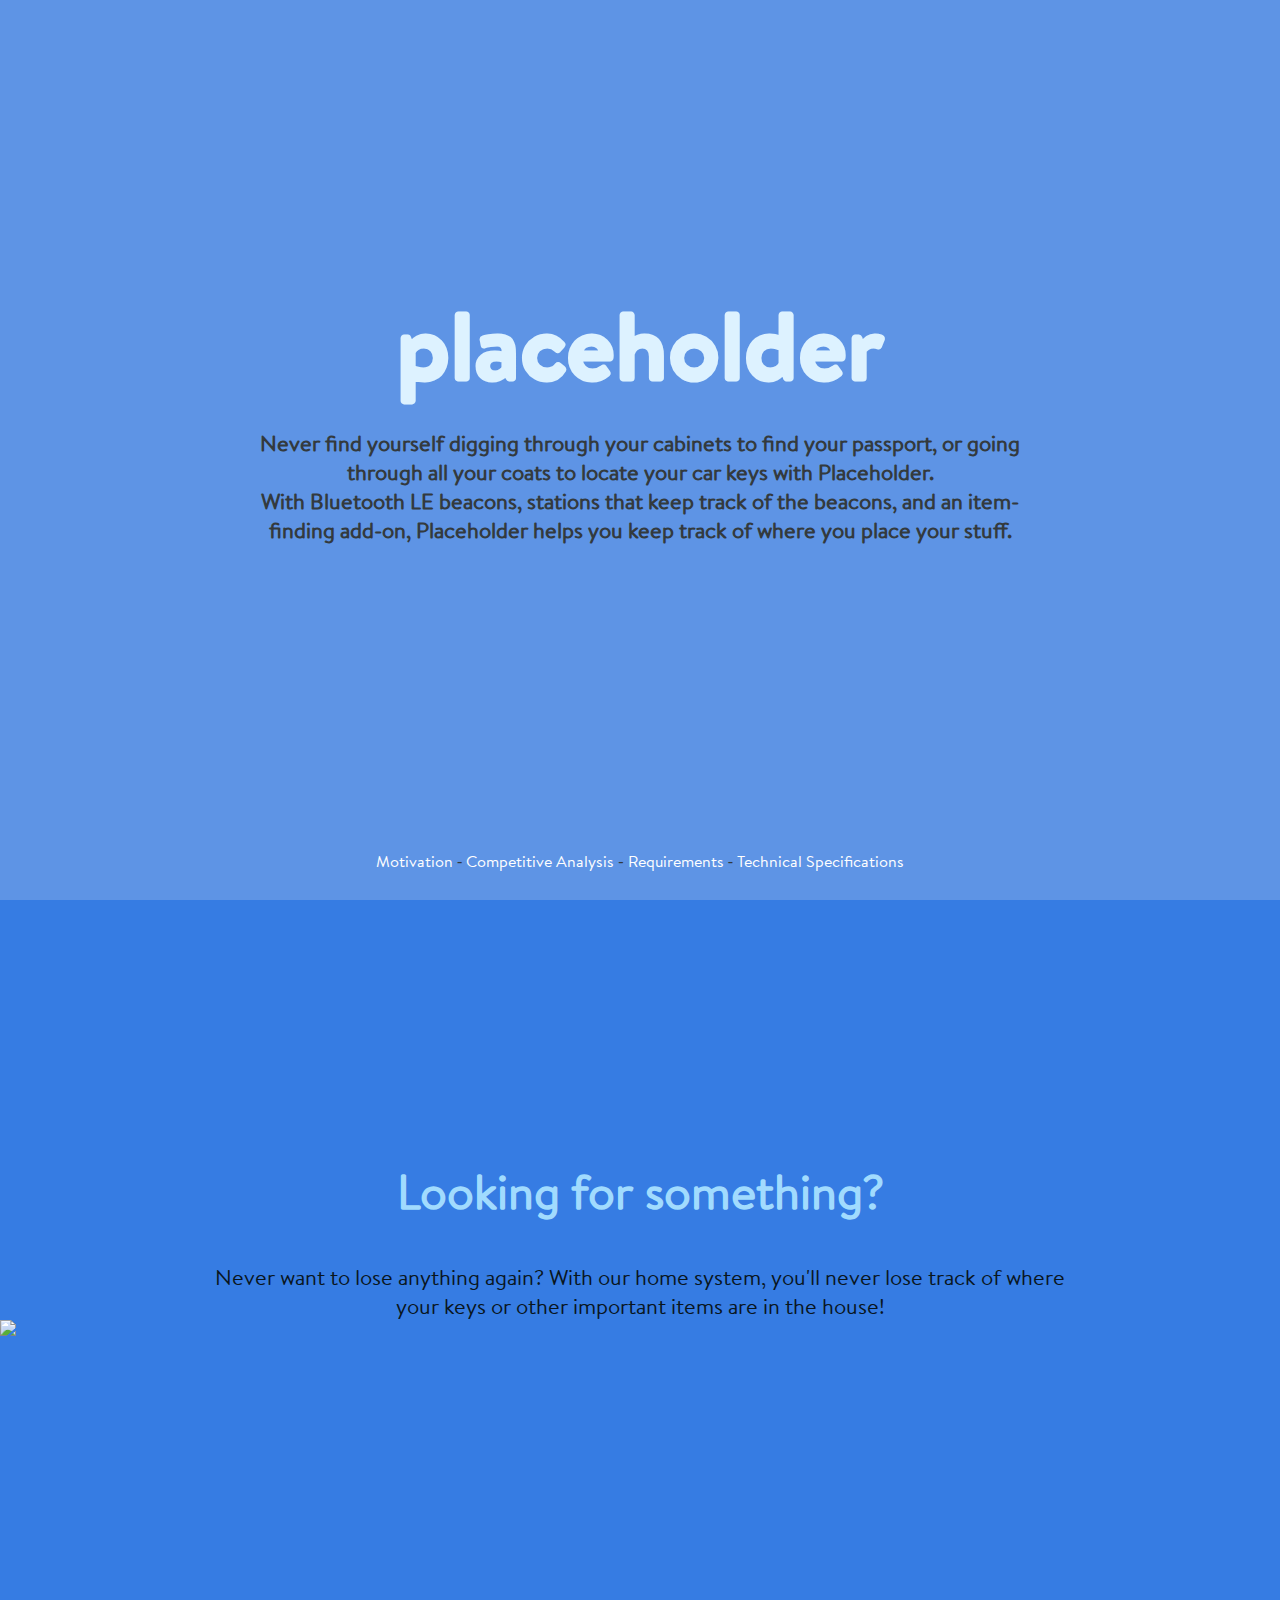
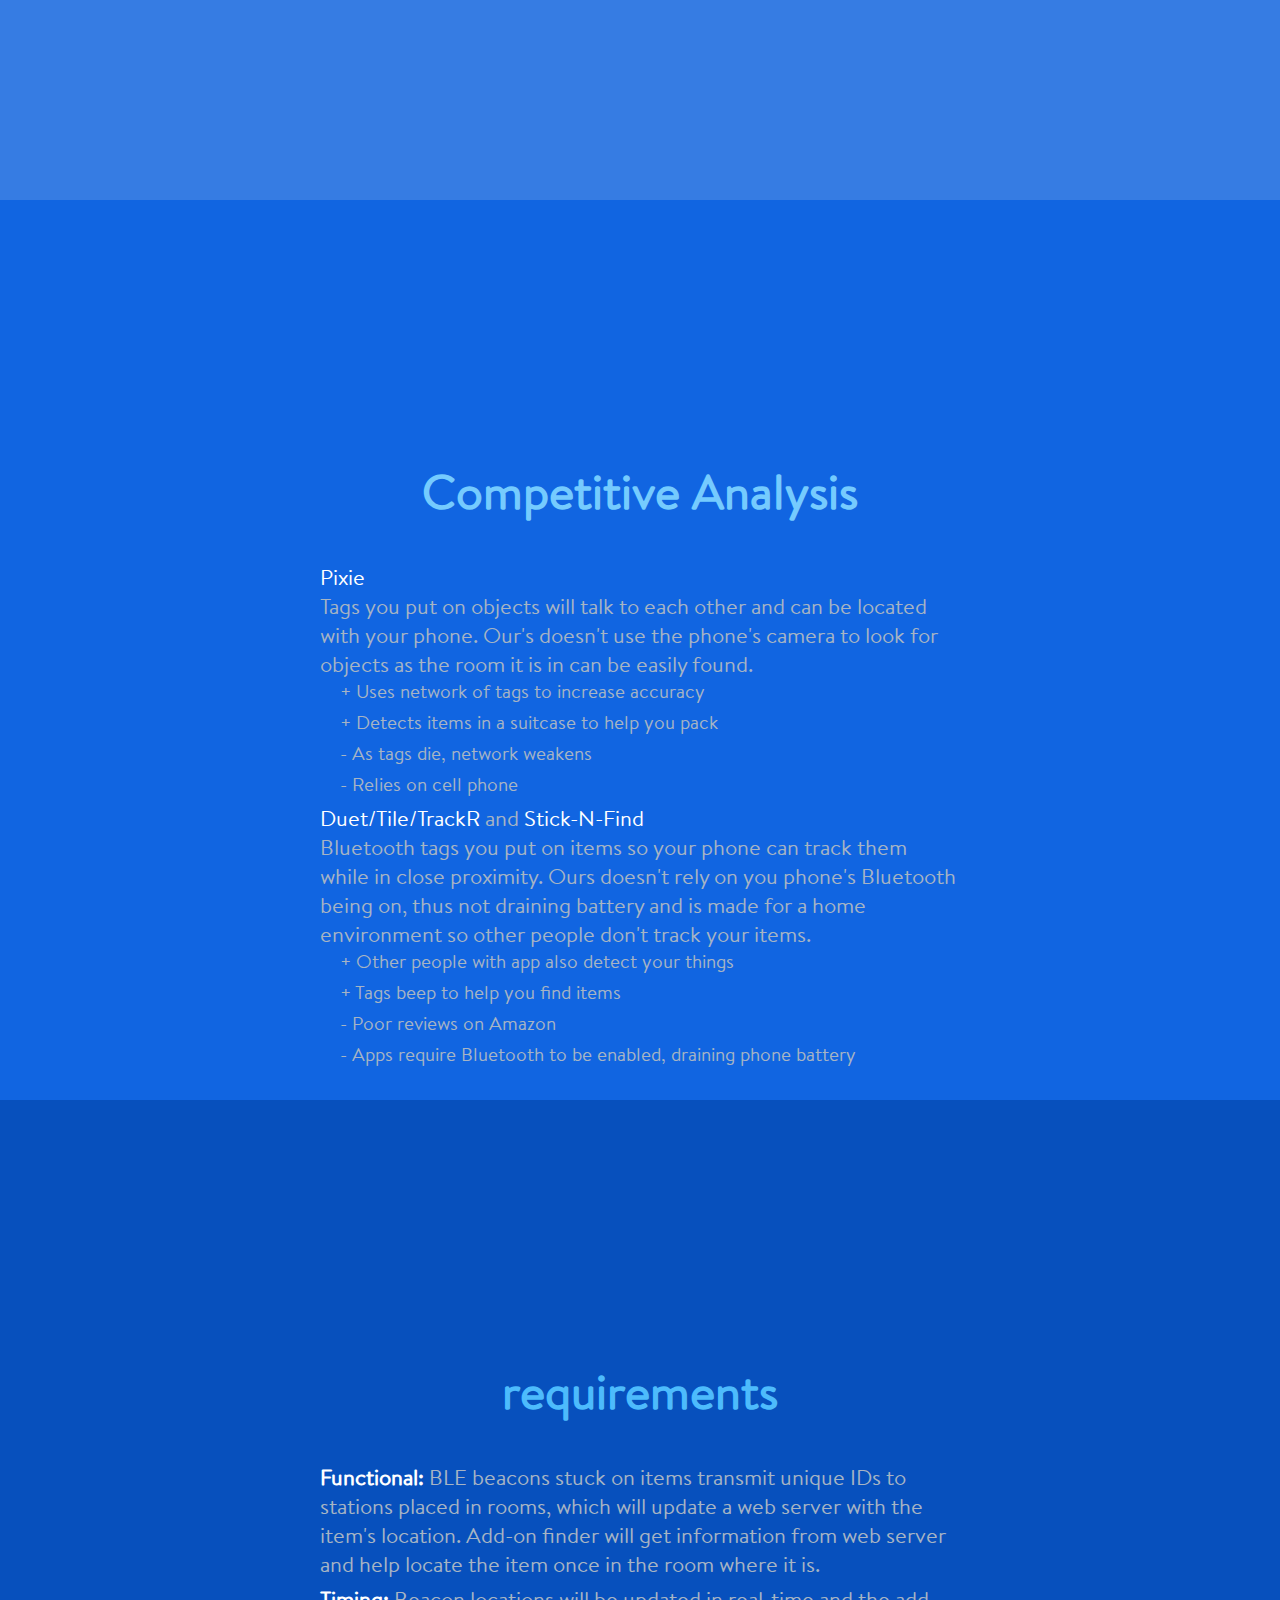
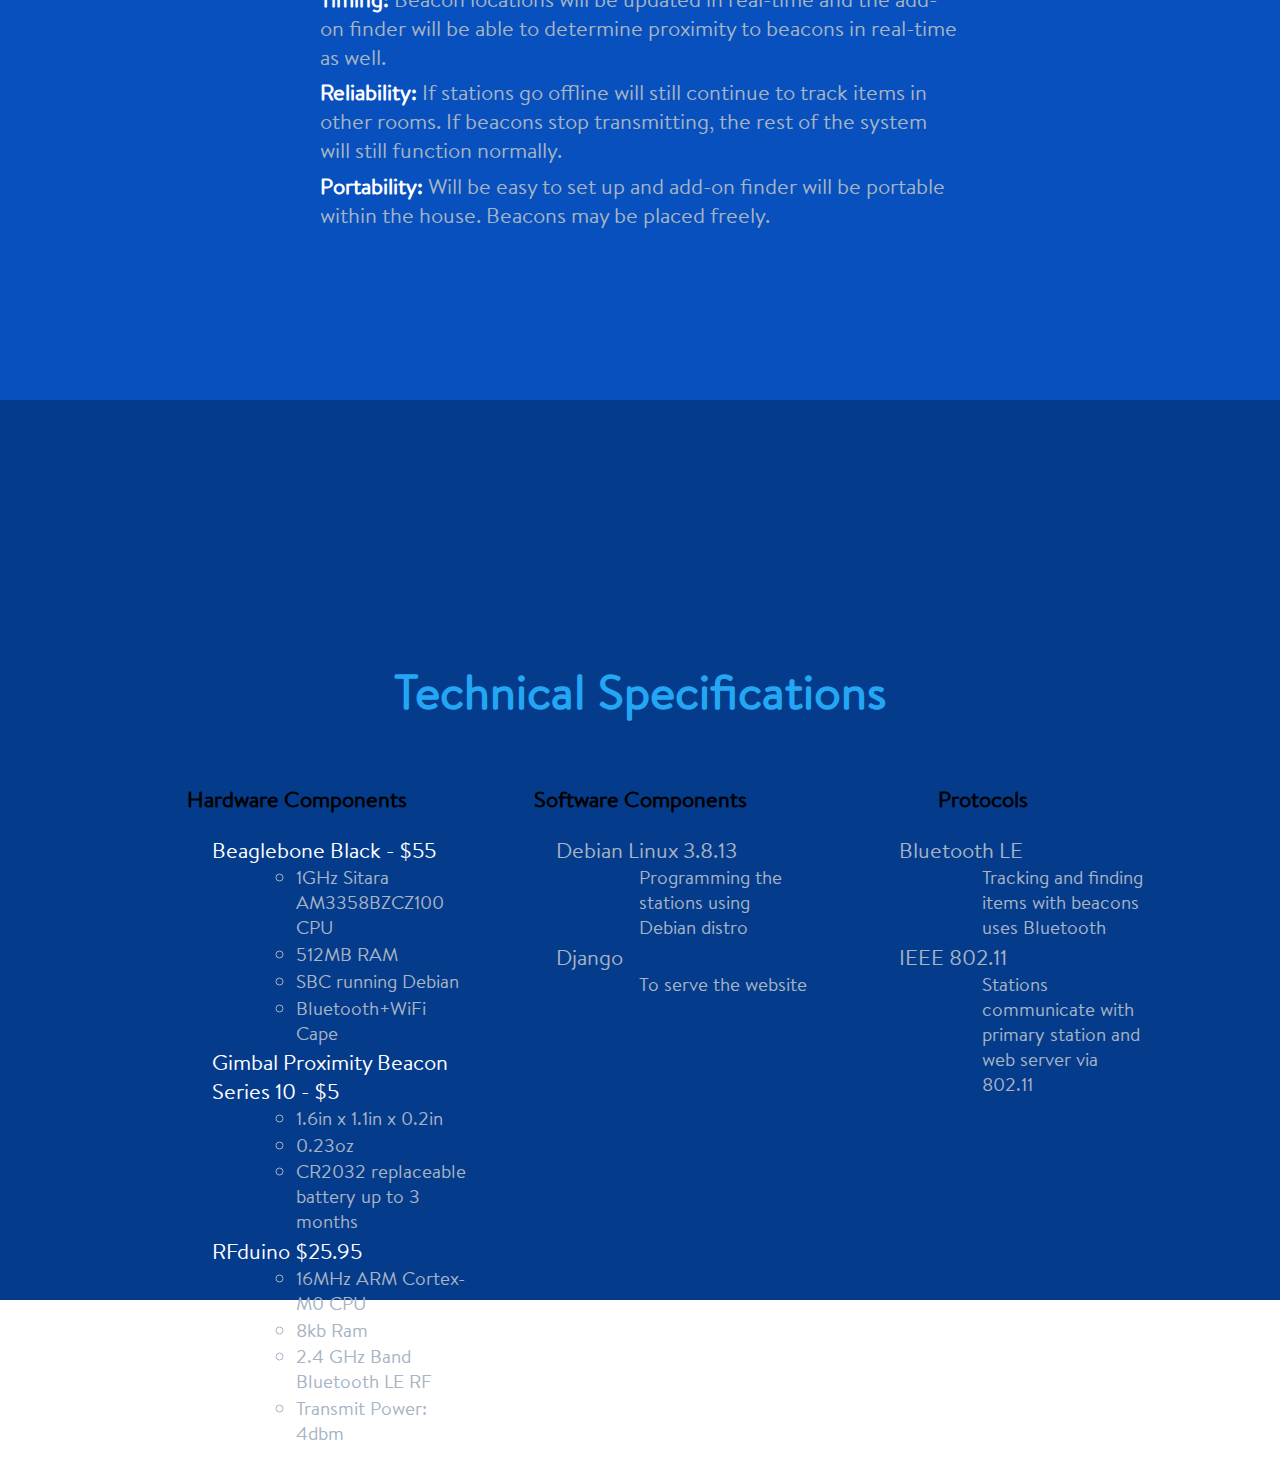
==== commit 1941a8d5: "updated site page" ====
--- a/new.html
+++ b/new.html
@@ -20,30 +20,48 @@
                 </div>
             </div>
             <div class="links">
-                <a href="#1">motivation</a> - 
-                <a href="#2">competitive analysis</a> - 
-                <a href="#3">requirements</a> - 
-                <a href="#4">technical specifications</a>
+                <a href="#1">Motivation</a> - 
+                <a href="#2">Competitive Analysis</a> - 
+                <a href="#3">Requirements</a> - 
+                <a href="#4">Technical Specifications</a>
             </div>
         </section>
 
         <section id="1" class="window">
             <div class="content">
-                <h2>why?</h2>
-                <div class="explanation">
-                    motivation sentence 1. motivation sentence 2. motivation sentence 3.
-                </div>
+                <h2>Looking for something?</h2>
+                <div class="explanation">
+                    Never want to lose anything again? With our home system, you'll never lose track of where your keys or other important items are in the house!
+                </div>
+                <img class="center" src="http://i.imgur.com/IPIU8yj.jpg" />
             </div>
         </section>
 
         <section id="2" class="window">
             <div class="content">
-                <h2>what about...</h2>
+                <h2>Competitive Analysis</h2>
                 <div class="explanation">
                     <ul>
-                        <li><a href="http://www.digitaltrends.com/home/pixie-points-help-you-find-lost-keys-pets-and-more/">Pixie</a>? It relies on the use of a phone.</li>
-                        <li><a href="http://www.wsj.com/articles/finding-the-best-lost-item-trackers-tile-trackr-and-duet-reviewed-1403046981">Duet or Tile or TrackR</a> or <a href="http://www.amazon.com/Smead-Stick-N-Find-Bluetooth-Location-02218/dp/B00CRJD7GQ">Stick-N-Find</a>? Again, phone.</li>
-                        <li><a href="http://www.amazon.com/Bounty-Hunter-Tracker-Metal-Detector/dp/B00005A3L1">A metal detector</a>? Well...</li>
+                        <li><a href="https://www.getpixie.com/">Pixie</a>
+                            <br>
+                            Tags you put on objects will talk to each other and can be located with your phone. Our's doesn't use the phone's camera to look for objects as the room it is in can be easily found.
+                            <ul class="bullet">
+                                <li>+ Uses network of tags to increase accuracy</li>
+                                <li>+ Detects items in a suitcase to help you pack</li>
+                                <li>- As tags die, network weakens</li>
+                                <li>- Relies on cell phone</li>
+                            </ul>
+                        </li>
+                        <li><a href="http://www.wsj.com/articles/finding-the-best-lost-item-trackers-tile-trackr-and-duet-reviewed-1403046981">Duet/Tile/TrackR</a> and <a href="http://www.amazon.com/Smead-Stick-N-Find-Bluetooth-Location-02218/dp/B00CRJD7GQ">Stick-N-Find</a>
+                            <br>
+                            Bluetooth tags you put on items so your phone can track them while in close proximity. Ours doesn't rely on you phone's Bluetooth being on, thus not draining battery and is made for a home environment so other people don't track your items.
+                            <ul class="bullet">
+                                <li>+ Other people with app also detect your things</li>
+                                <li>+ Tags beep to help you find items</li>
+                                <li>- Poor reviews on Amazon</li>
+                                <li>- Apps require Bluetooth to be enabled, draining phone battery</li>
+                            </ul>
+                        </li>
                     </ul>
                 </div>
             </div>
@@ -54,10 +72,18 @@
                 <h2>requirements</h2>
                 <div class="explanation">
                     <ul>
-                        <li><strong>Functional:</strong> aaa</li>
-                        <li><strong>Timing:</strong></li>
-                        <li><strong>Reliability:</strong></li>
-                        <li><strong></strong></li>
+                        <li><strong><span class="itemTitle">Functional:</span></strong>
+                            BLE beacons stuck on items transmit unique IDs to stations placed in rooms, which will update a web server with the item's location. Add-on finder will get information from web server and help locate the item once in the room where it is.
+                        </li>
+                        <li><strong><span class="itemTitle">Timing:</span></strong>
+                            Beacon locations will be updated in real-time and the add-on finder will be able to determine proximity to beacons in real-time as well.
+                        </li>
+                        <li><strong><span class="itemTitle">Reliability:</span></strong>
+                            If stations go offline will still continue to track items in other rooms. If beacons stop transmitting, the rest of the system will still function normally.
+                        </li>
+                        <li><strong><span class="itemTitle">Portability:</span></strong>
+                            Will be easy to set up and add-on finder will be portable within the house. Beacons may be placed freely.
+                        </li>
                         <li><strong></strong></li>
                     </ul>
                 </div>
@@ -66,30 +92,64 @@
 
         <section id="4" class="window">
             <div class="content">
-                <h2>technical specifications</h2>
+                <h2>Technical Specifications</h2>
                 <div class="explanation">
                     <div class="column-left">
                         <h3><strong>Hardware Components</strong></h3>
                         <ul>
-                            <li>uDoo</li>
-                            <li>Gimbal</li>
-                            <li>RFduino</li>
+                            <li><a href="http://www.adafruit.com/product/1876">Beaglebone Black - $55</a>
+                                <ul class="bullet">
+                                    <li type="circle">1GHz  Sitara AM3358BZCZ100 CPU</li>
+                                    <li type="circle">512MB RAM</li>
+                                    <li type="circle">SBC running Debian</li>
+                                    <li type="circle">Bluetooth+WiFi Cape</li>
+                                </ul>
+                            </li>
+                            <li><a href="https://store.gimbal.com/collections/beacons/products/s10">Gimbal Proximity Beacon Series 10 - $5</a>
+                                <ul class="bullet">
+                                    <li type="circle">1.6in x 1.1in x 0.2in</li>
+                                    <li type="circle">0.23oz</li>
+                                    <li type="circle">CR2032 replaceable battery up to 3 months</li>
+                                </ul>
+                            </li>
+                            <li><a href="https://www.sparkfun.com/products/13208">RFduino $25.95</a>
+                                <ul class="bullet">
+                                    <li type="circle">16MHz ARM Cortex-M0 CPU</li>
+                                    <li type="circle">8kb Ram</li>
+                                    <li type="circle">2.4 GHz Band Bluetooth LE RF</li>
+                                    <li type="circle">Transmit Power: 4dbm</li>
+                                </ul>
+                            </li>
                         </ul>
                     </div>
                     <div class="column-center">
                         <h3><strong>Software Components</strong></h3>
                         <ul>
-                            <li>Django</li>
-                            <li></li>
-                            <li></li>
+                            <li>Debian Linux 3.8.13
+                                <ul class="bullet">
+                                    <li>Programming the stations using Debian distro</li>
+                                </ul>
+                            </li>
+                            <li>Django
+                                <ul class="bullet">
+                                    <li>To serve the website</li>
+                                </ul>
+                            </li>
                         </ul>
                     </div>
                     <div class="column-right">
                         <h3><strong>Protocols</strong></h3>
                         <ul>
-                            <li></li>
-                            <li></li>
-                            <li></li>
+                            <li>Bluetooth LE
+                                <ul class="bullet">
+                                    <li>Tracking and finding items with beacons uses Bluetooth</li>
+                                </ul>
+                            </li>
+                            <li>IEEE 802.11
+                                <ul class="bullet">
+                                    <li>Stations communicate with primary station and web server via 802.11</li>
+                                </ul>
+                            </li>
                         </ul>
                     </div>
                 </div>
--- a/assets/css/main.css
+++ b/assets/css/main.css
@@ -427,3 +427,24 @@
   background: #231f20;
   top: 500%;
 }
+
+img.center {
+  display: block;
+  margin-left: auto;
+  margin-right: auto;
+}
+
+ul.bullet {
+  margin-left: 20px;
+  font-size: 14pt;
+}
+
+body li {
+  color: #A6B4C4;
+}
+
+.itemTitle {
+  color: #ffffff;
+  text-decoration: none;
+  font-family: BrandonText-Regular, Futura, Helvetica, Arial, sans-serif;
+}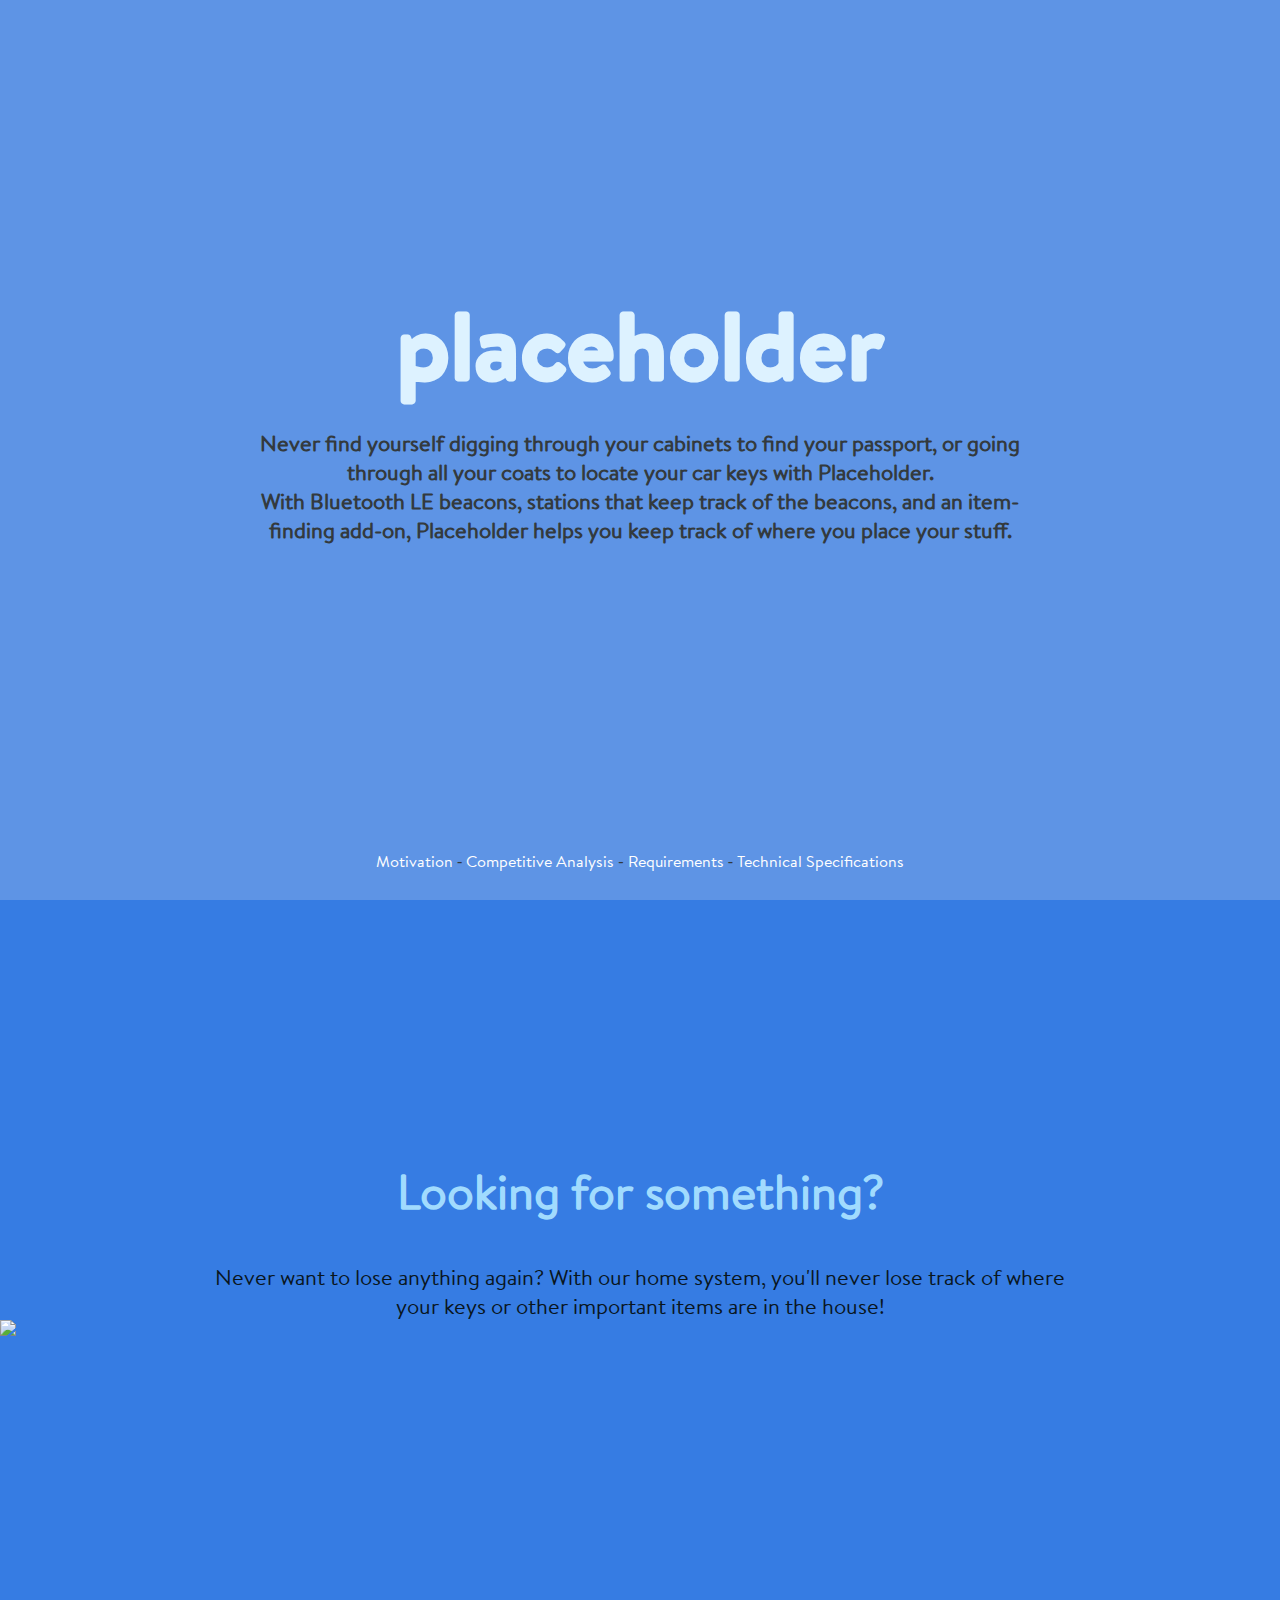
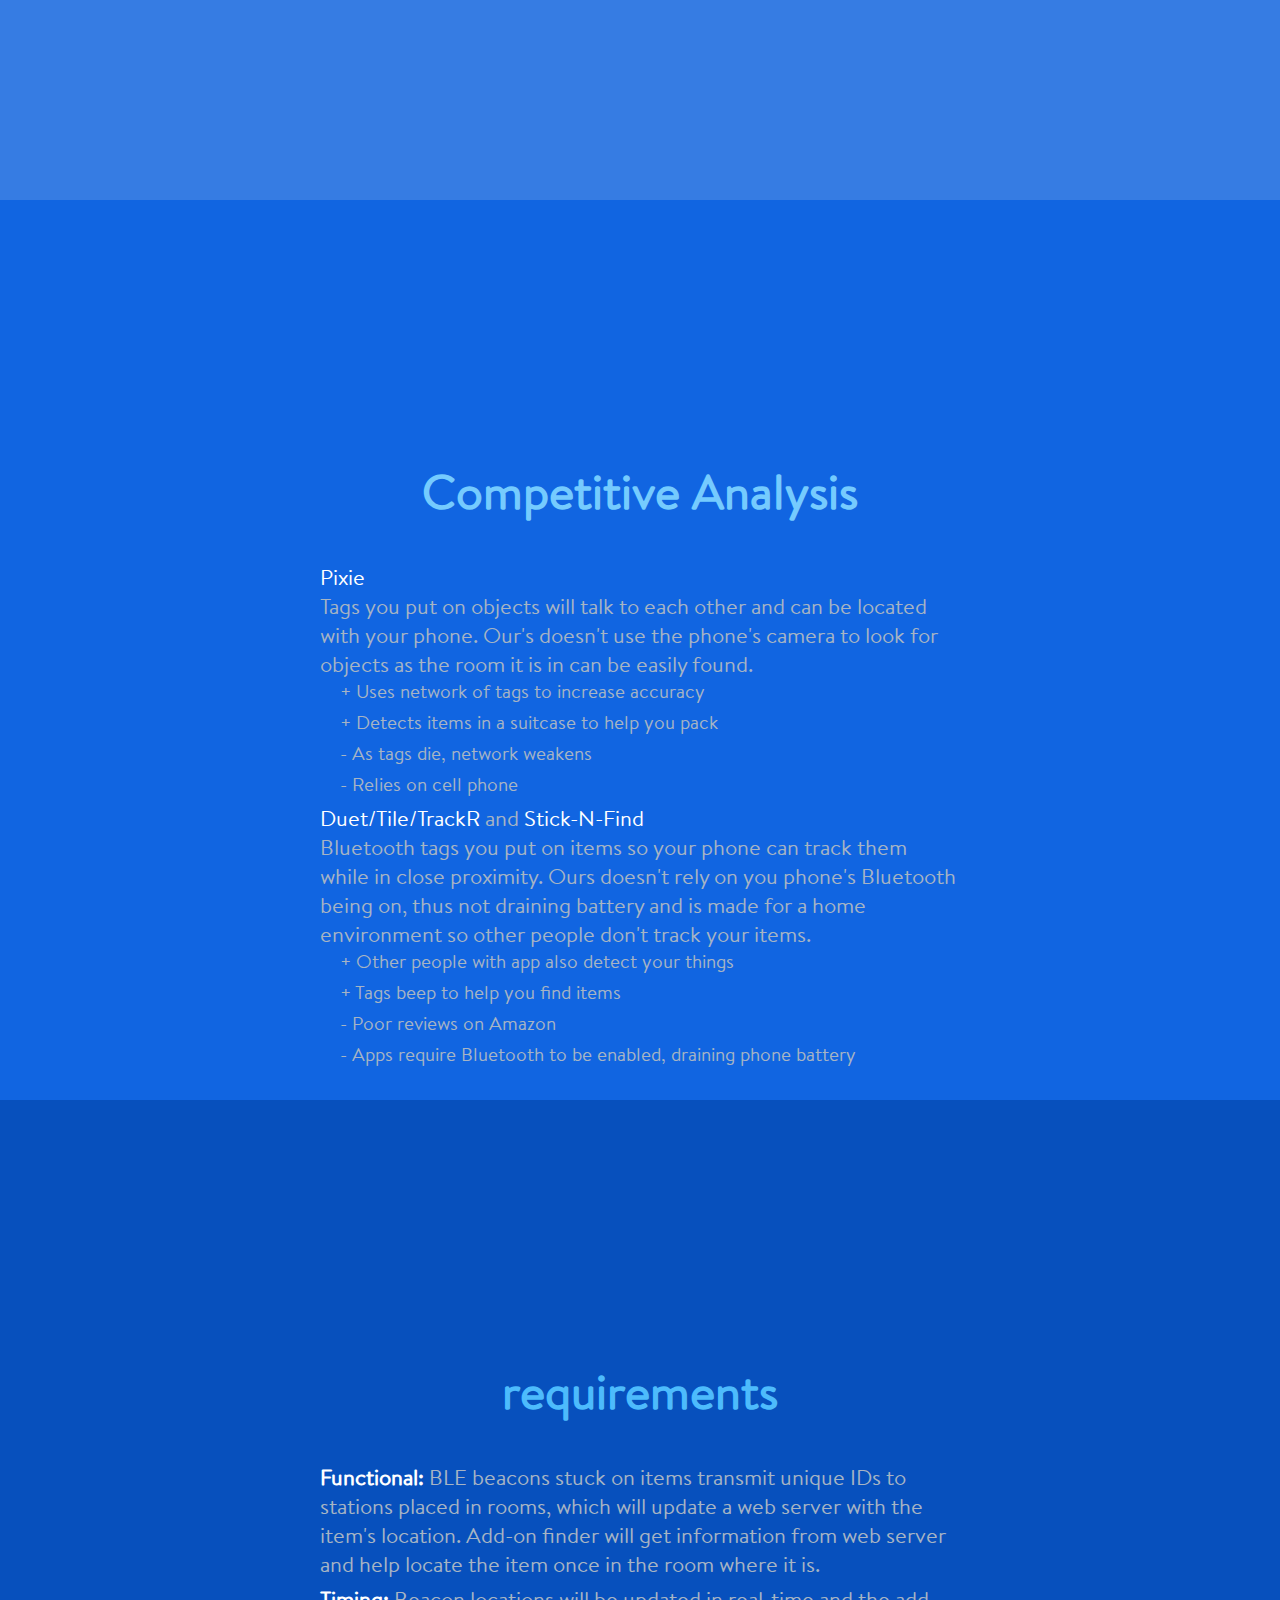
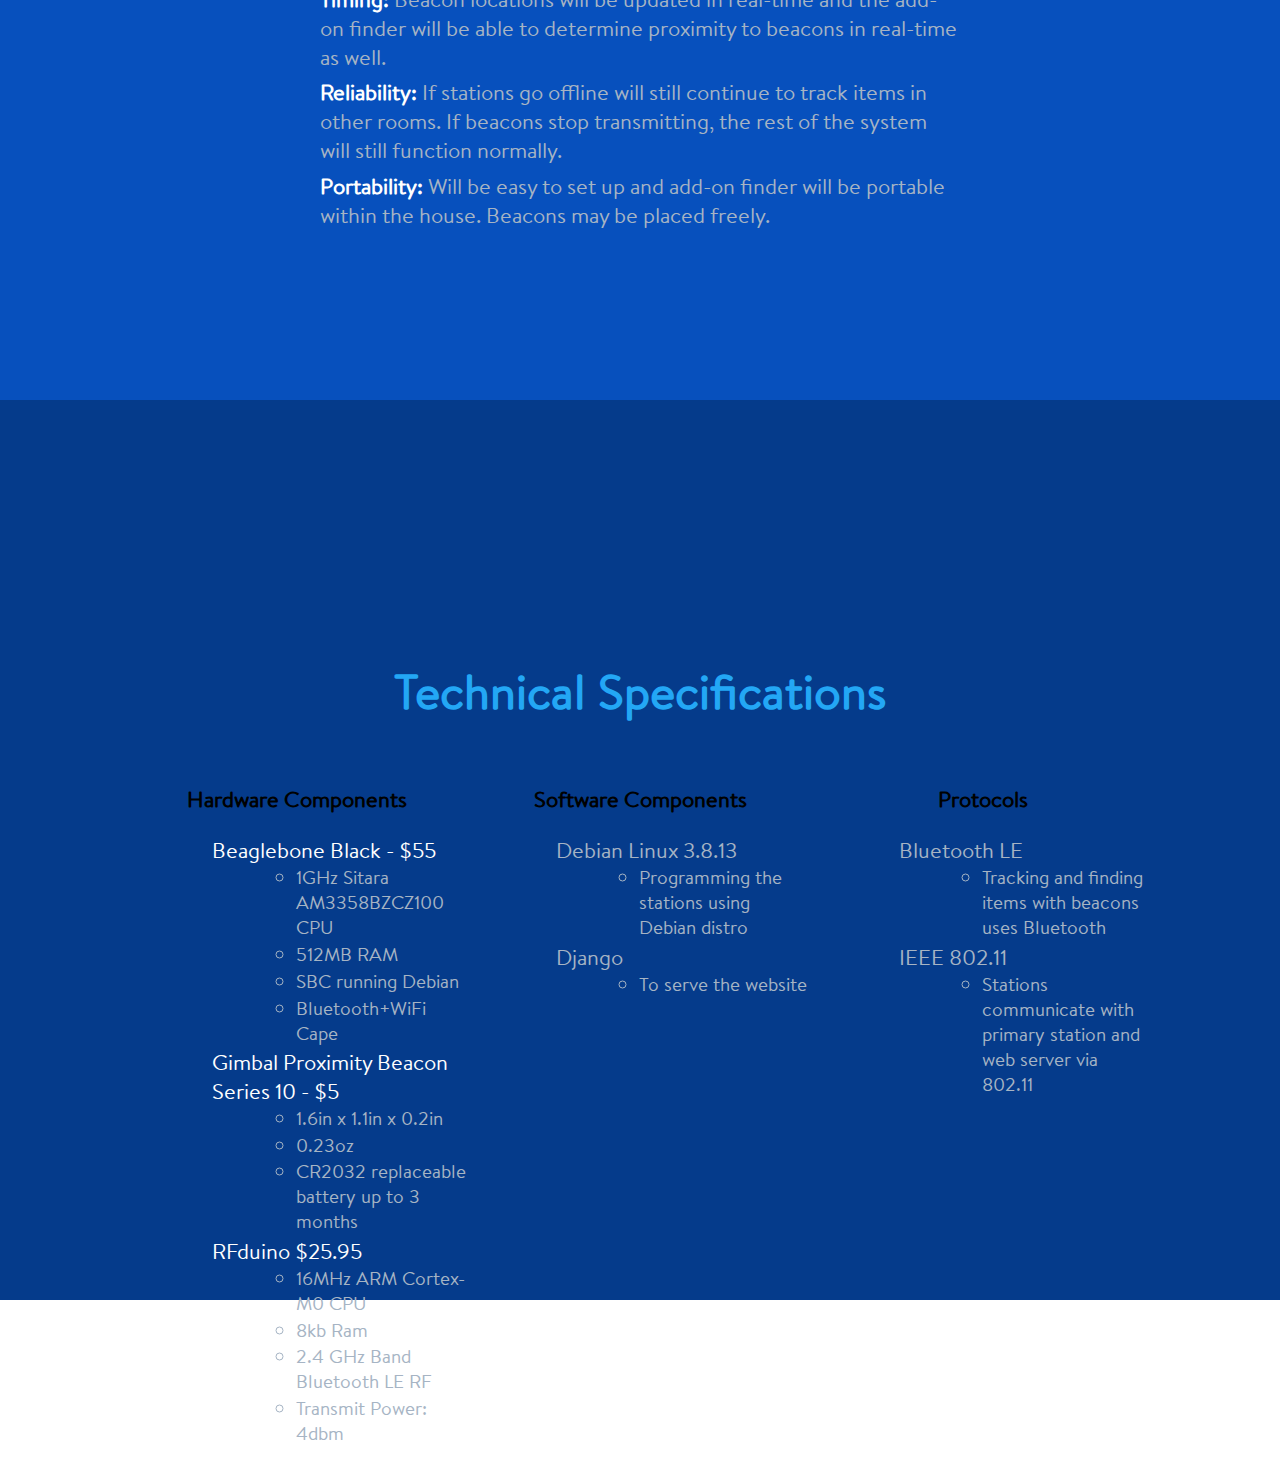
==== commit dae93f7c: "bullets points to tech specs" ====
--- a/new.html
+++ b/new.html
@@ -127,12 +127,12 @@
                         <ul>
                             <li>Debian Linux 3.8.13
                                 <ul class="bullet">
-                                    <li>Programming the stations using Debian distro</li>
+                                    <li type="circle">Programming the stations using Debian distro</li>
                                 </ul>
                             </li>
                             <li>Django
                                 <ul class="bullet">
-                                    <li>To serve the website</li>
+                                    <li type="circle">To serve the website</li>
                                 </ul>
                             </li>
                         </ul>
@@ -142,12 +142,12 @@
                         <ul>
                             <li>Bluetooth LE
                                 <ul class="bullet">
-                                    <li>Tracking and finding items with beacons uses Bluetooth</li>
+                                    <li type="circle">Tracking and finding items with beacons uses Bluetooth</li>
                                 </ul>
                             </li>
                             <li>IEEE 802.11
                                 <ul class="bullet">
-                                    <li>Stations communicate with primary station and web server via 802.11</li>
+                                    <li type="circle">Stations communicate with primary station and web server via 802.11</li>
                                 </ul>
                             </li>
                         </ul>
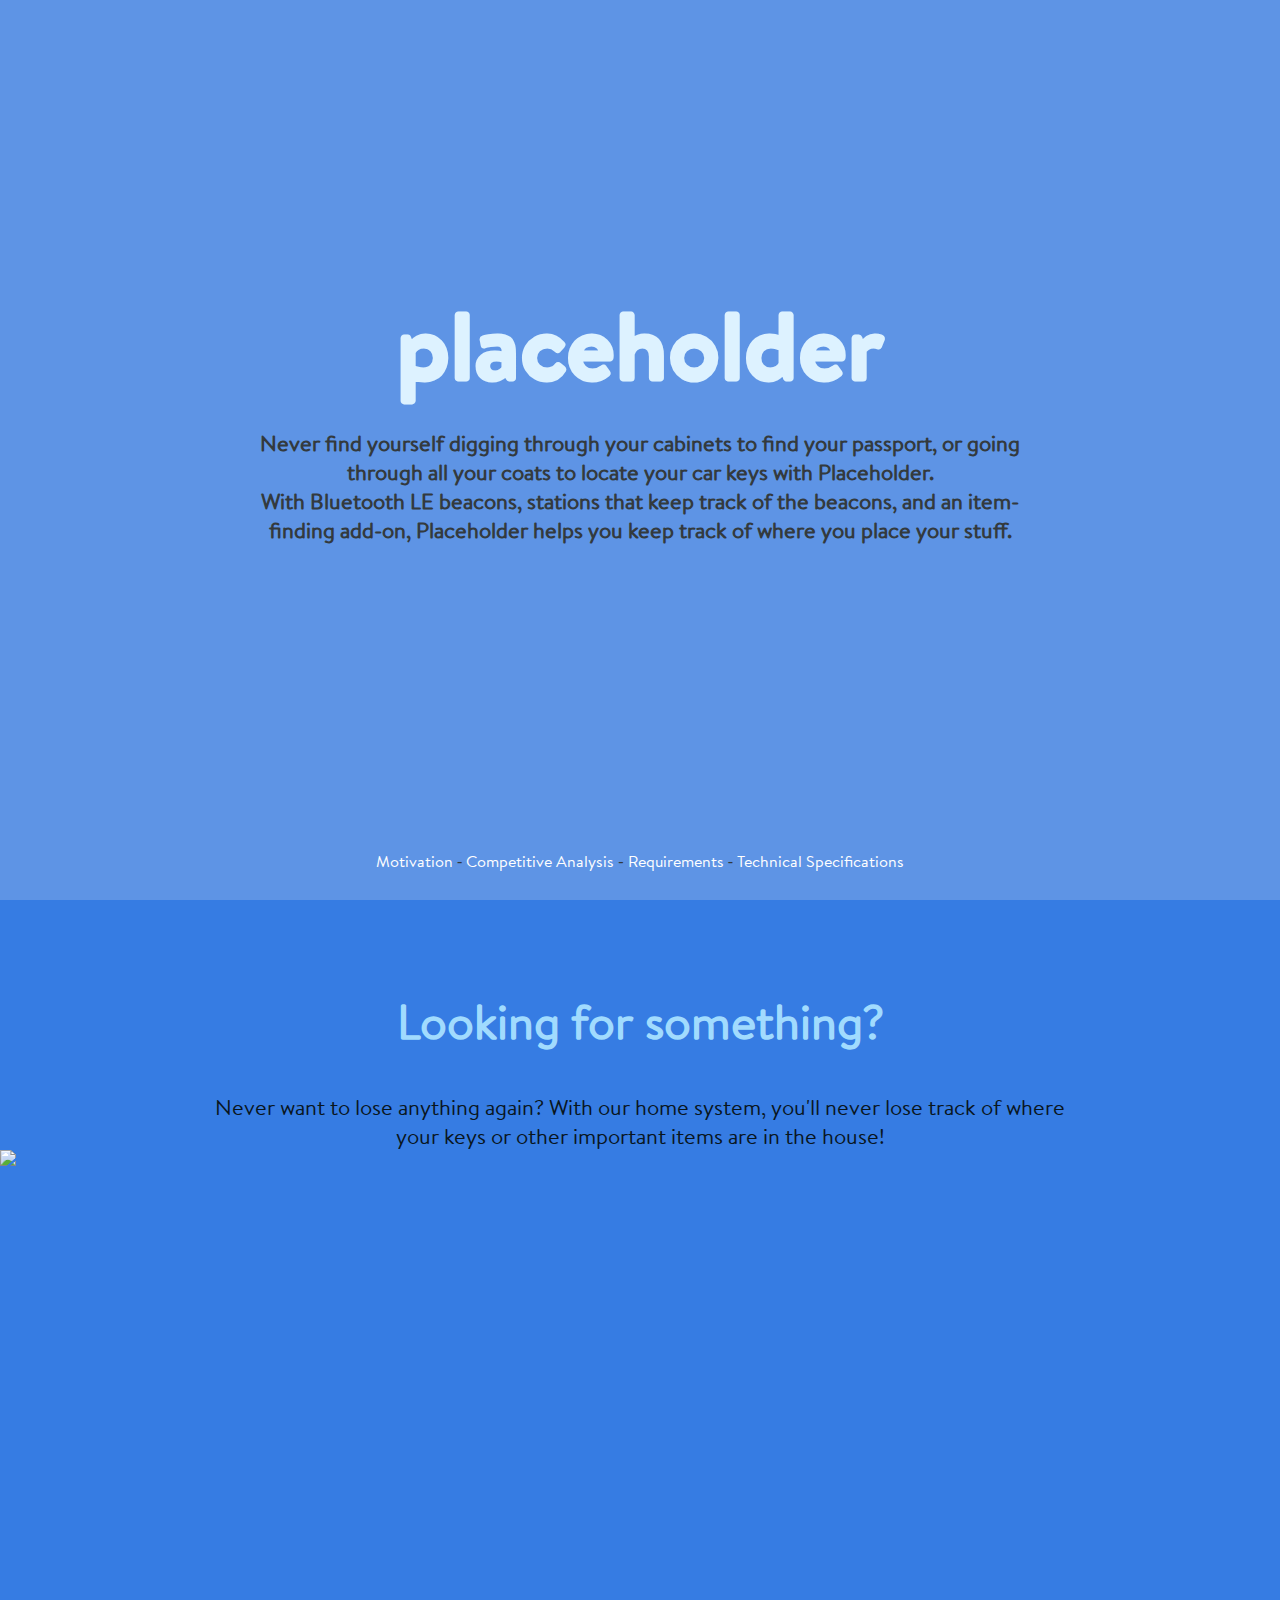
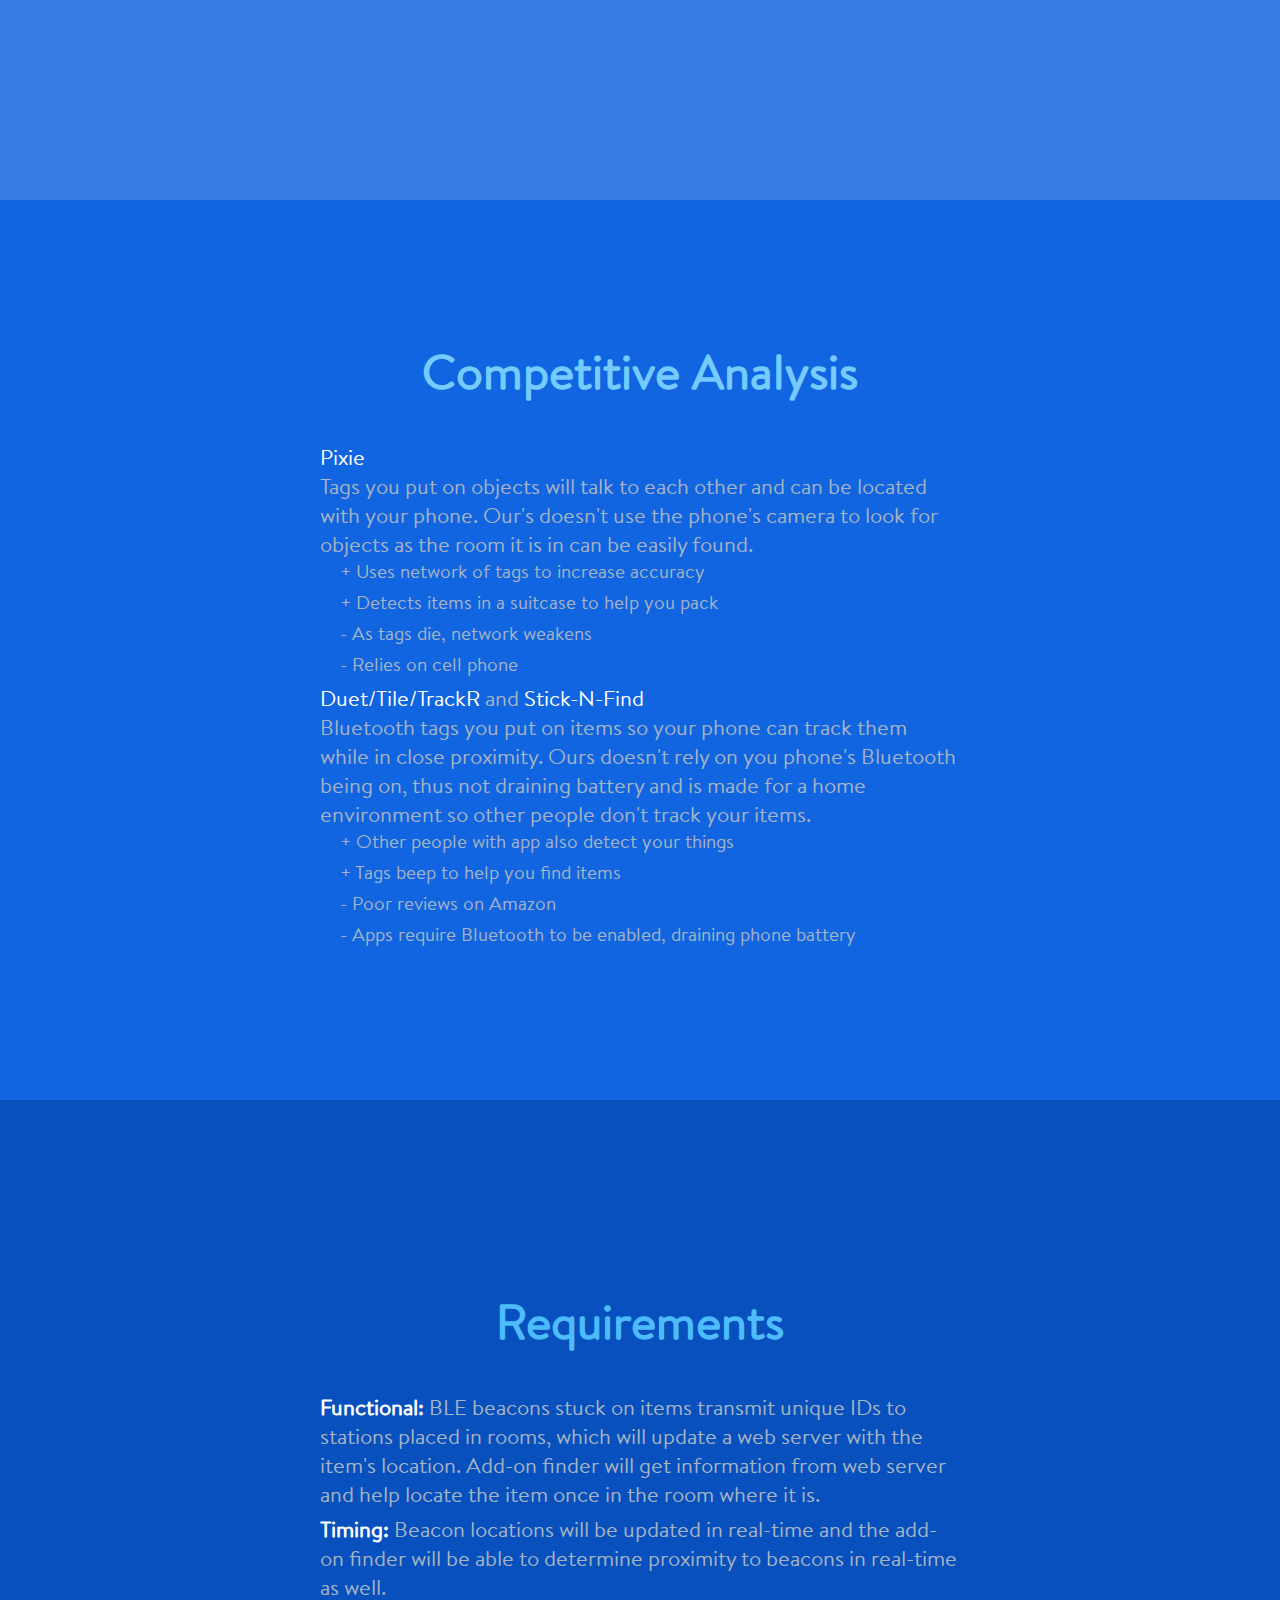
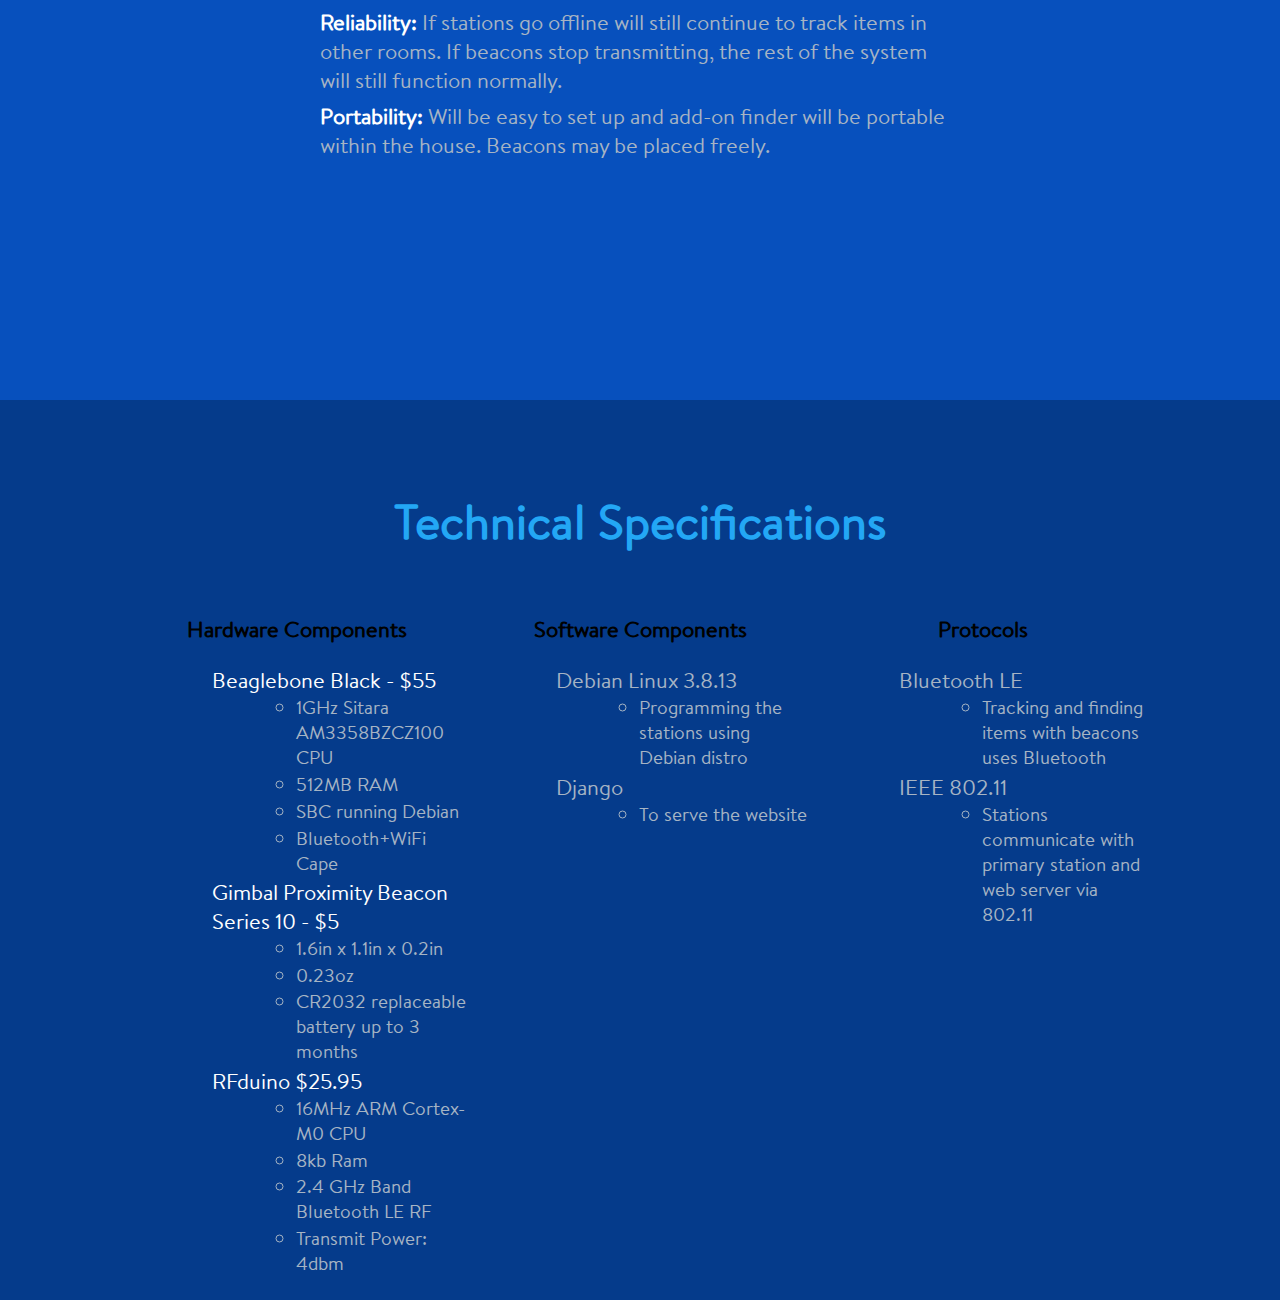
==== commit 8b59b592: "update CSS formatting and slow down autosnap" ====
--- a/new.html
+++ b/new.html
@@ -69,7 +69,7 @@
 
         <section id="3" class="window">
             <div class="content">
-                <h2>requirements</h2>
+                <h2>Requirements</h2>
                 <div class="explanation">
                     <ul>
                         <li><strong><span class="itemTitle">Functional:</span></strong>
@@ -235,8 +235,8 @@
 
                 $windows.windows({
                     snapping: true,
-                    snapSpeed: 100,
-                    snapInterval: 200,
+                    snapSpeed: 300,
+                    snapInterval: 500,
                     onScroll: function(s){},
                     onSnapComplete: function($el){},
                     onWindowEnter: function($el){}
@@ -259,4 +259,4 @@
         </script>
 
     </body>
-</html>+</html>
--- a/assets/css/main.css
+++ b/assets/css/main.css
@@ -116,7 +116,7 @@
   position: absolute;
   top: 50%;
   width: 100%;
-  margin-top: -230px;
+  margin-top: -400px;
 }
 .window:nth-child(2) .content h2 {
   text-align: center;
@@ -141,7 +141,7 @@
   position: absolute;
   top: 50%;
   width: 100%;
-  margin-top: -230px;
+  margin-top: -350px;
 }
 .window:nth-child(3) .content h2 {
   text-align: center;
@@ -163,7 +163,7 @@
   position: absolute;
   top: 50%;
   width: 100%;
-  margin-top: -230px;
+  margin-top: -300px;
 }
 .window:nth-child(4) .content h2 {
   text-align: center;
@@ -188,7 +188,7 @@
   position: absolute;
   top: 50%;
   width: 100%;
-  margin-top: -230px;
+  margin-top: -400px;
 }
 .window:nth-child(5) .content h2 {
   text-align: center;
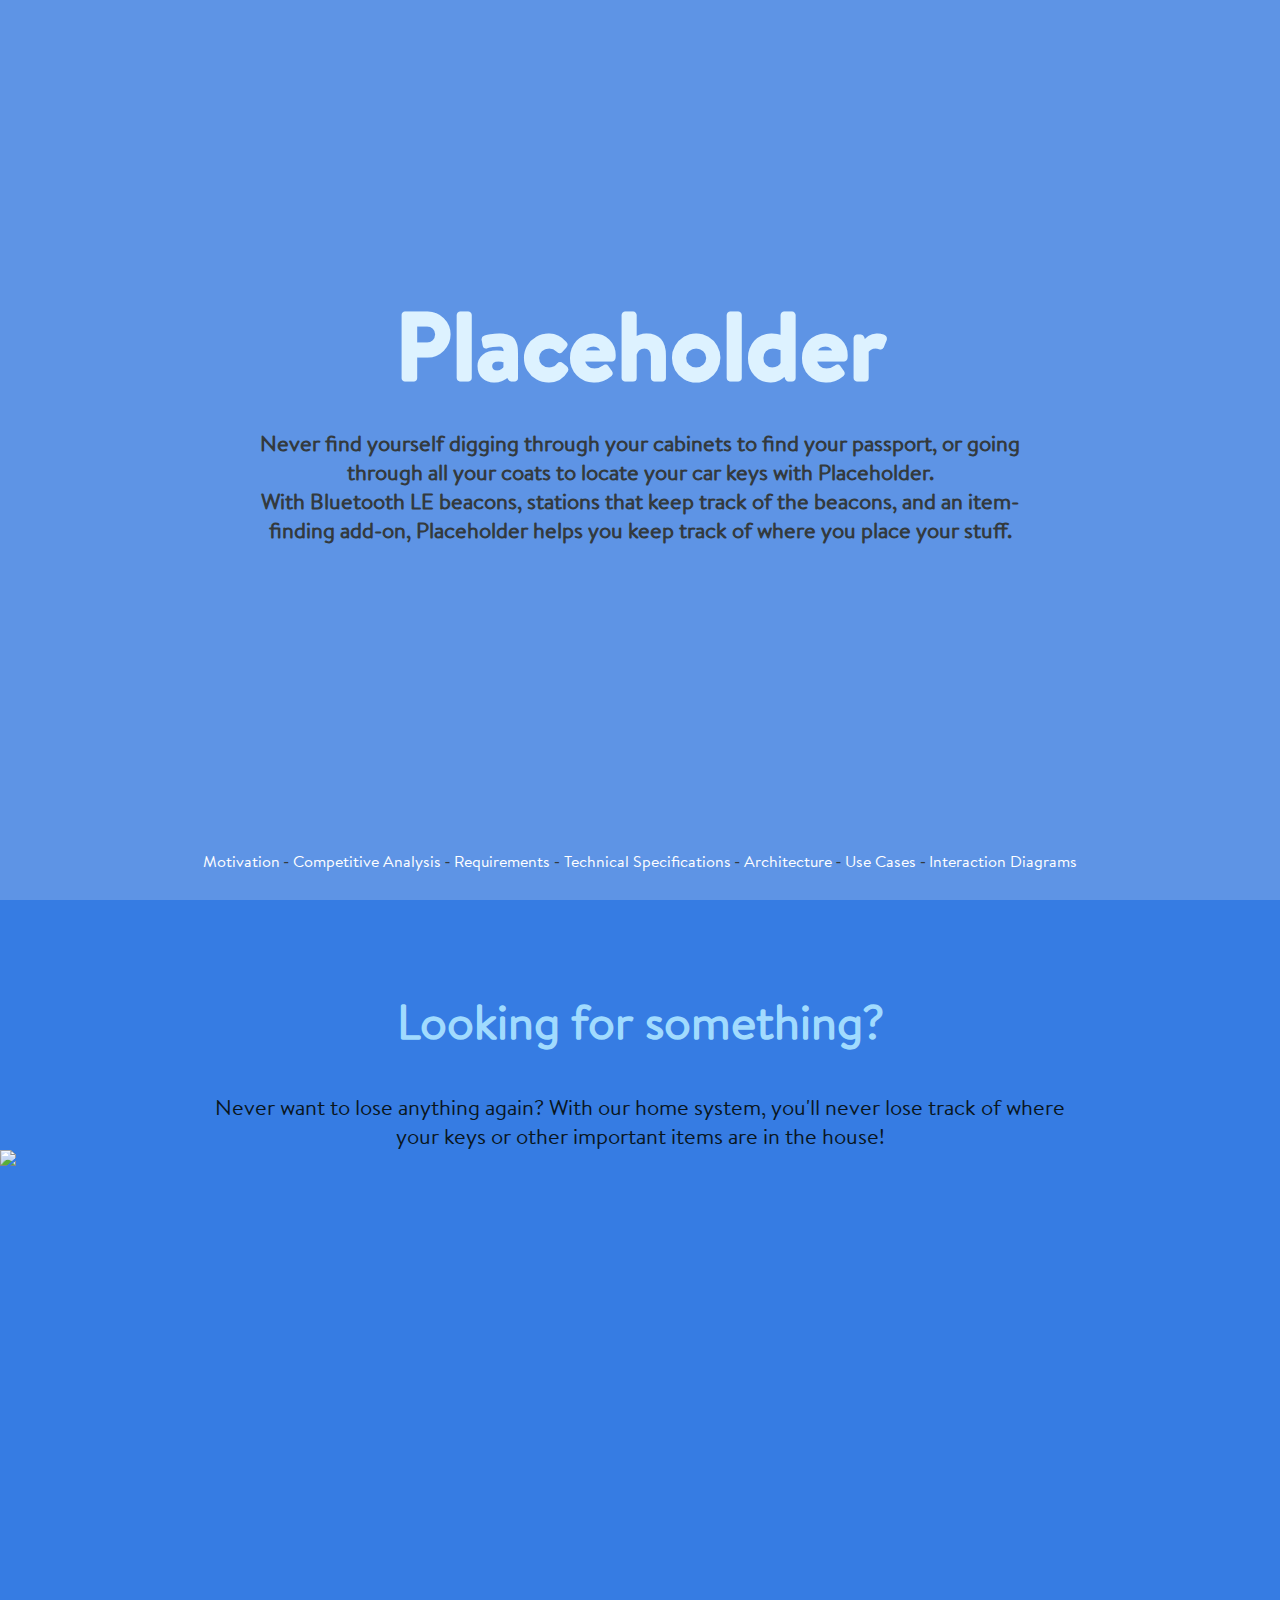
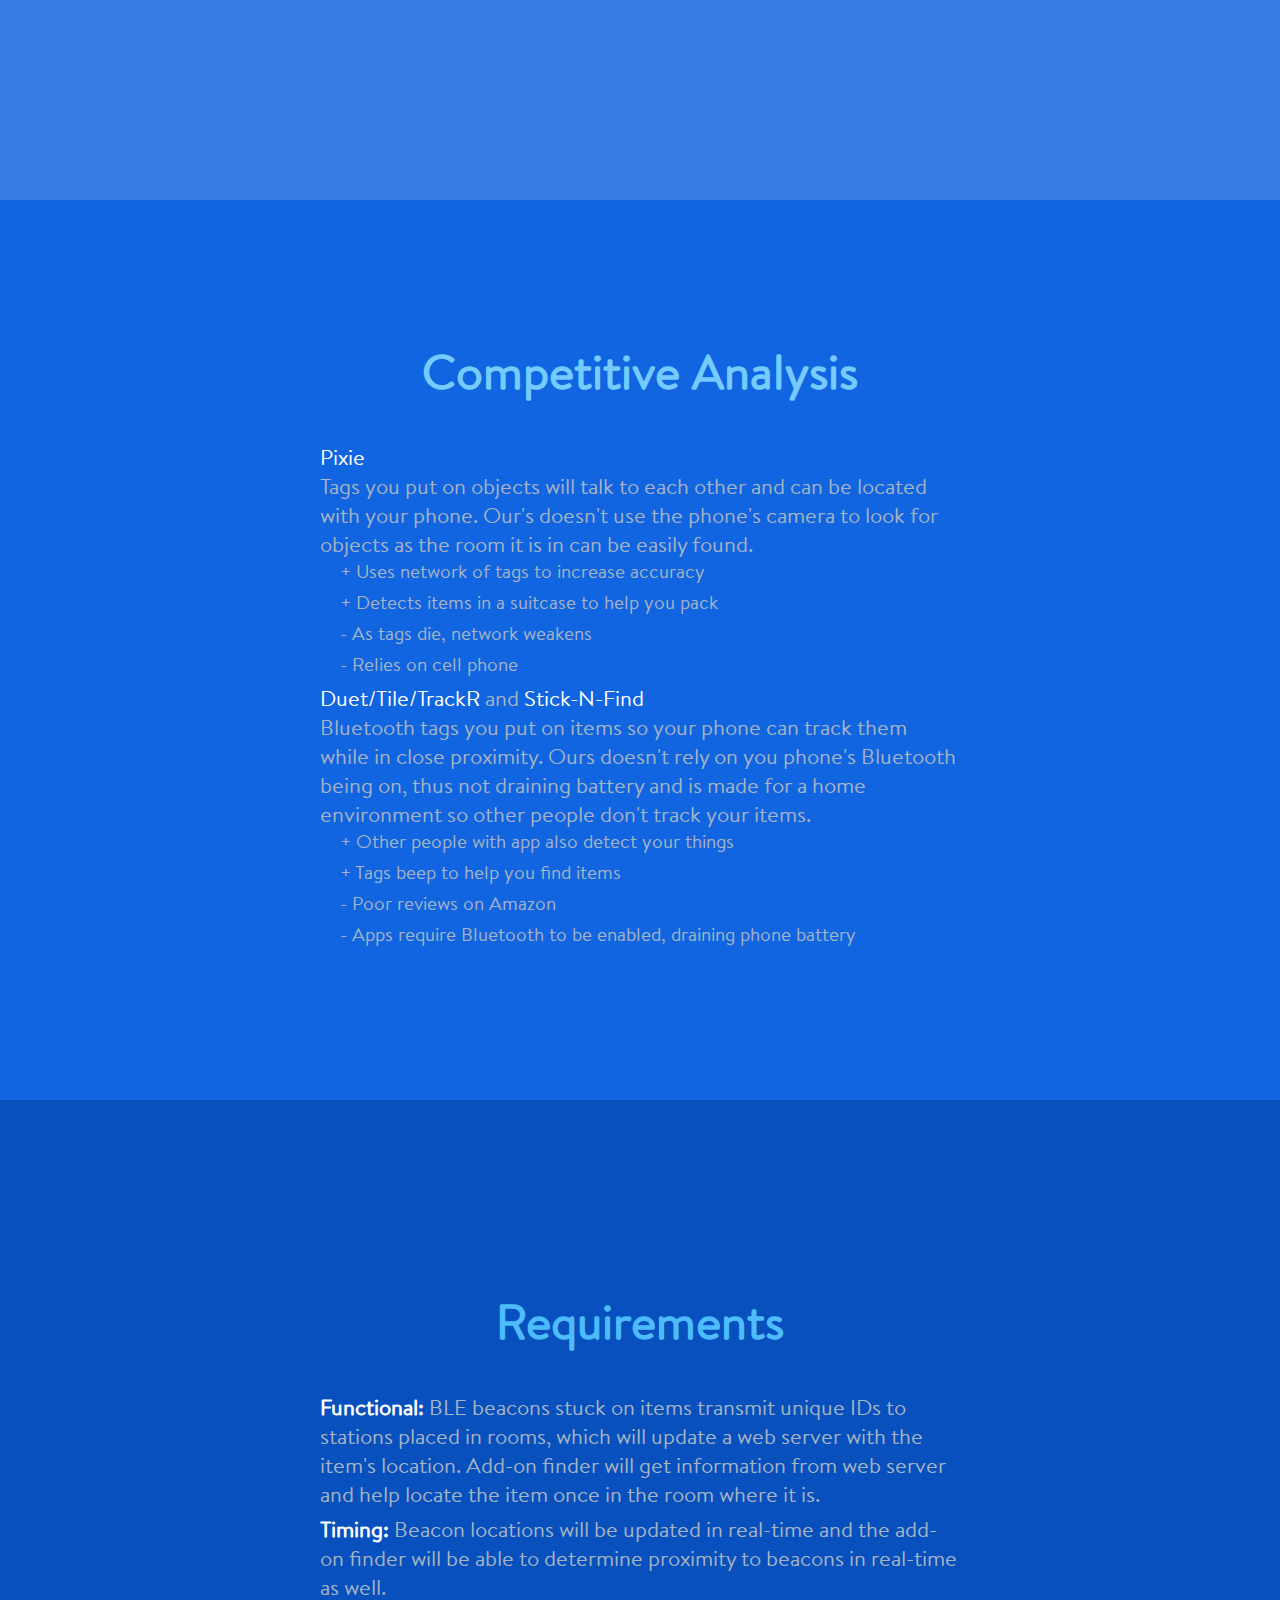
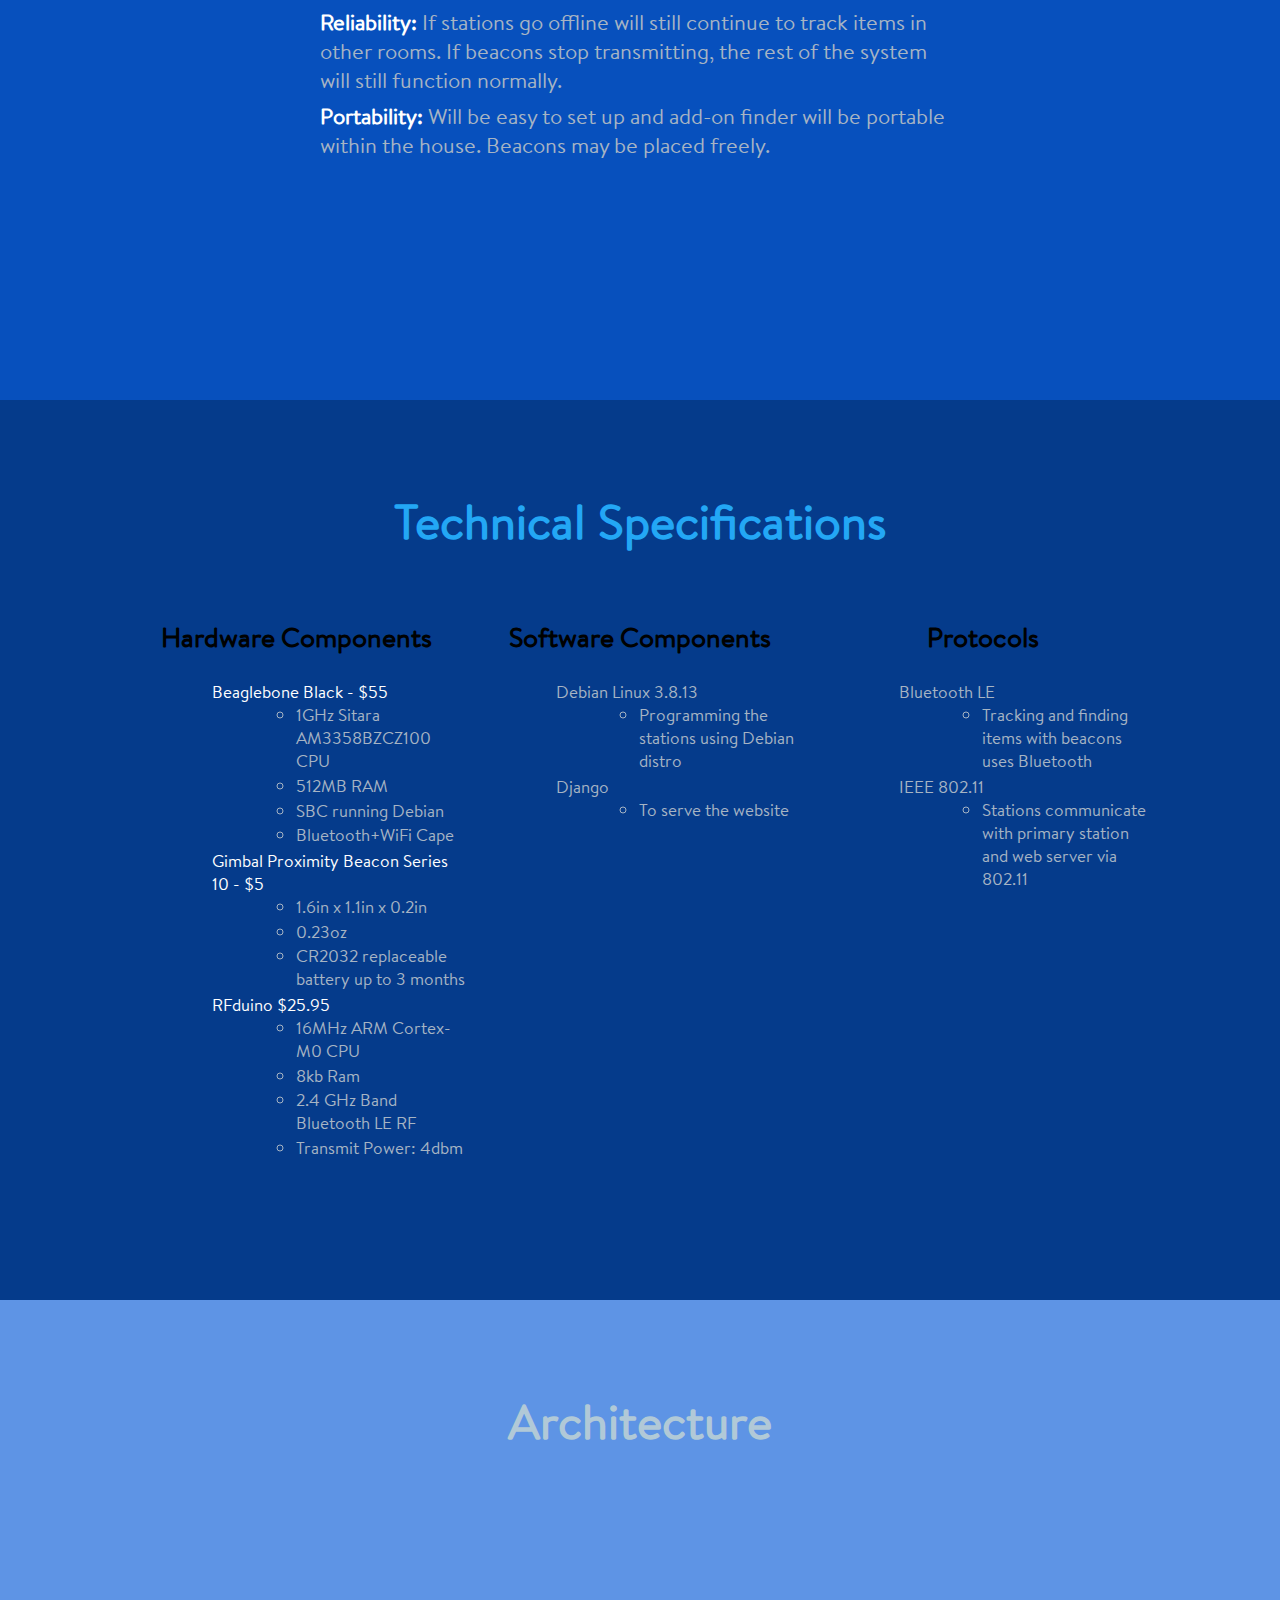
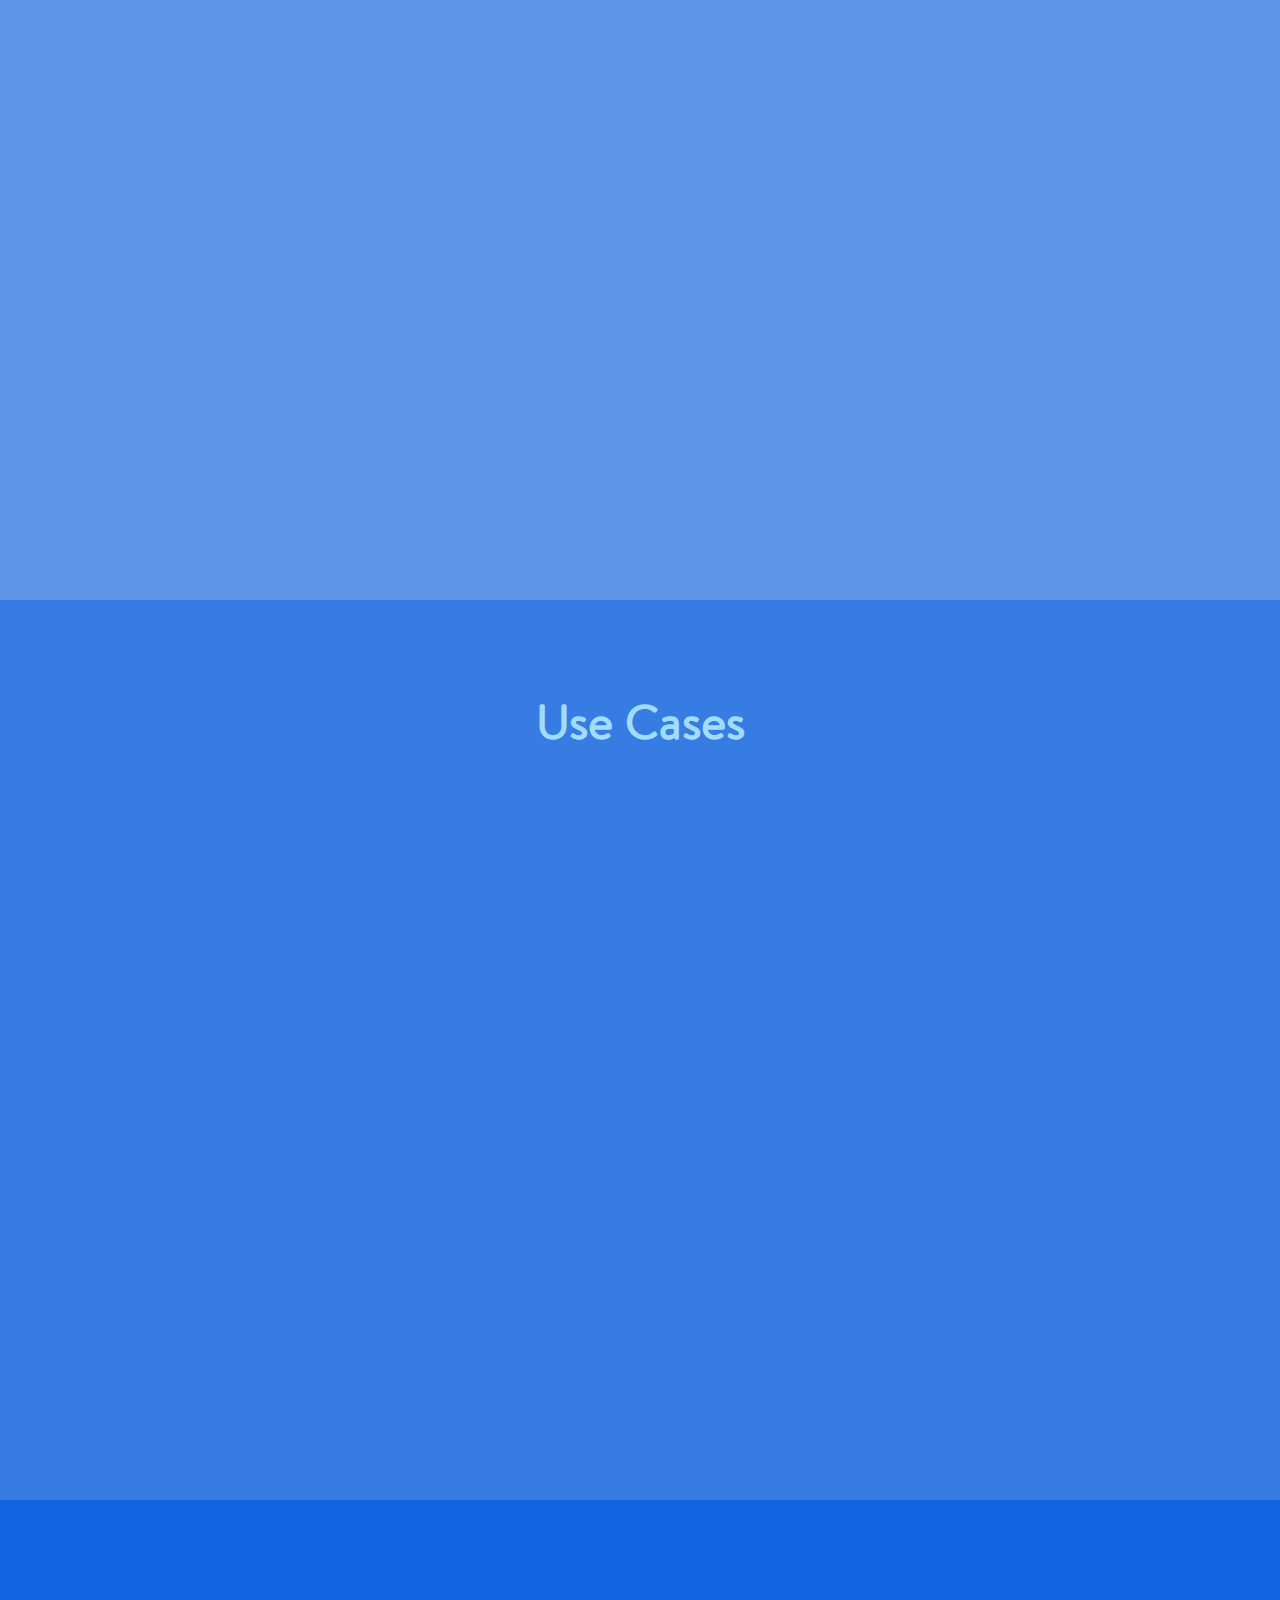
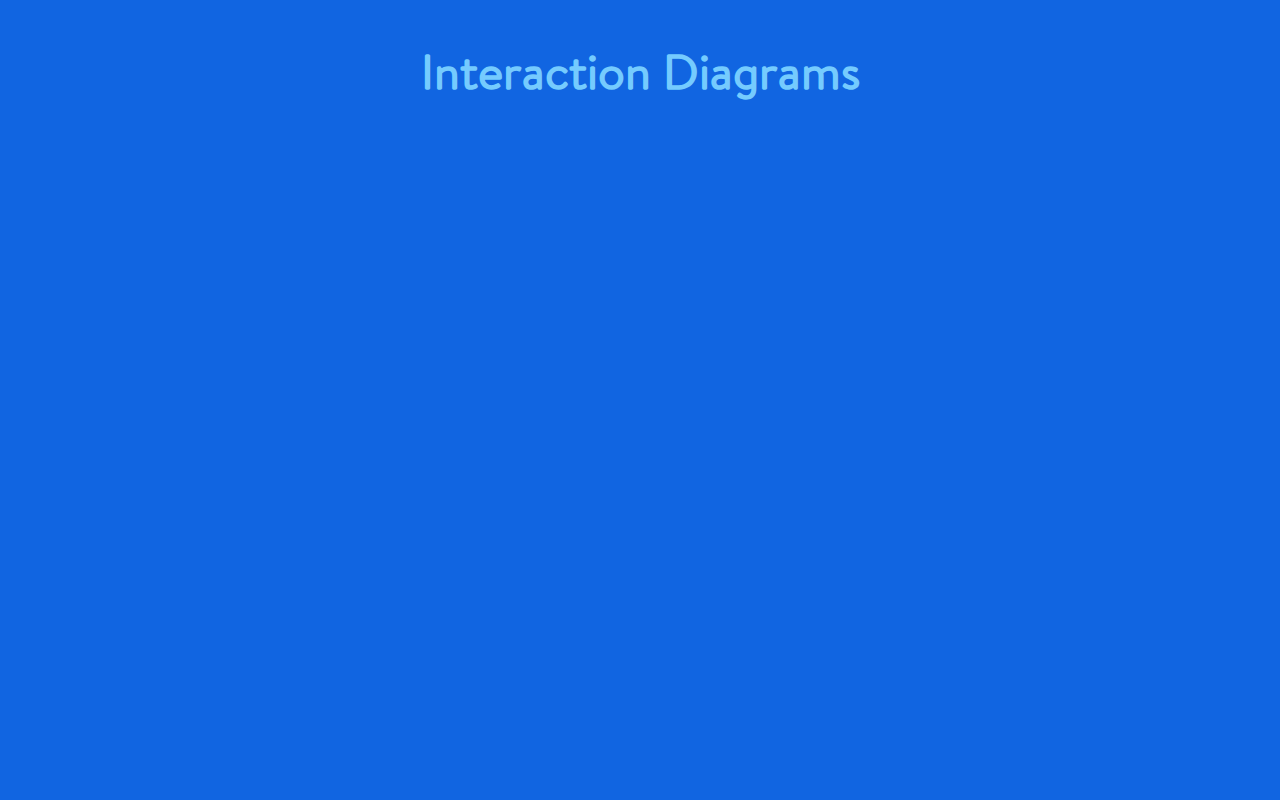
==== commit 849d7224: "added placeholders for website check #2 requirements" ====
--- a/new.html
+++ b/new.html
@@ -14,7 +14,7 @@
 
         <section id="0" class="window" name="title">
             <div class="content">
-                <h1>placeholder</h1>
+                <h1>Placeholder</h1>
                 <div class="explanation">
                     <h2>Never find yourself digging through your cabinets to find your passport, or going through all your coats to locate your car keys with Placeholder.</br>With Bluetooth LE beacons, stations that keep track of the beacons, and an item-finding add-on, Placeholder helps you keep track of where you place your stuff.</h2>
                 </div>
@@ -23,7 +23,10 @@
                 <a href="#1">Motivation</a> - 
                 <a href="#2">Competitive Analysis</a> - 
                 <a href="#3">Requirements</a> - 
-                <a href="#4">Technical Specifications</a>
+                <a href="#4">Technical Specifications</a> -
+                <a href="#5">Architecture</a> -
+                <a href="#6">Use Cases</a> -
+                <a href="#7">Interaction Diagrams</a>
             </div>
         </section>
 
@@ -152,6 +155,37 @@
                             </li>
                         </ul>
                     </div>
+                </div>
+            </div>
+        </section>
+
+
+
+
+
+        <section id="5" class="window">
+            <div class="content">
+                <h2>Architecture</h2>
+                <div class="explanation">
+                    
+                </div>
+            </div>
+        </section>
+
+        <section id="6" class="window">
+            <div class="content">
+                <h2>Use Cases</h2>
+                <div class="explanation">
+                    
+                </div>
+            </div>
+        </section>
+
+        <section id="7" class="window">
+            <div class="content">
+                <h2>Interaction Diagrams</h2>
+                <div class="explanation">
+                    
                 </div>
             </div>
         </section>
--- a/assets/css/main.css
+++ b/assets/css/main.css
@@ -197,42 +197,106 @@
 }
 .window:nth-child(5) .content h3 {
   text-align: center;
-  font-size: 1.0em;
+  font-size: 3.0em;
+}
+.window:nth-child(5) .content .explanation h3 {
+  text-align: center;
+  font-size: 1.4em;
 }
 .window:nth-child(5) .content .explanation {
   font-family: BrandonText-Regular, Futura, Helvetica, Arial, sans-serif;
   color: #000101;
-  font-size: 1.4em;
+  font-size: 1.2em;
   text-align: center;
   padding: 0 10%;
 }
 .window:nth-child(5) .content .explanation li {
-}
-
-.window:nth-child(6) ul {
+  font-size: 0.9em;
+}
+
+.window:nth-child(6) .content {
+  position: absolute;
+  top: 50%;
+  width: 100%;
+  margin-top: -400px;
+}
+.window:nth-child(6) .content i {
+  font-size: 4.0em;
+  width: 100%;
+  text-align: center;
+  display: inline-block;
+  color: #6ab29f;
+}
+.window:nth-child(6) .content h1 {
+  margin: 0;
+  color: #ddf2ff;
+}
+.window:nth-child(6) .content .explanation {
+  padding: 0 17%;
+}
+.window:nth-child(6) .content h2 {
+  text-align: center;
+  font-size: 3.0em;
+  color: #b1c9d7;
+}
+
+.window:nth-child(6) .links {
+  position: absolute;
+  top: 100%;
+  width: 100%;
+  margin-top: -50px;
+  text-align: center;
+  color: #333a3e;
+  display: inline-block;
+}
+
+.window:nth-child(7) ul {
   list-style-type: none;
 }
-.window:nth-child(6) .content {
-  position: absolute;
-  top: 50%;
-  width: 100%;
-  margin-top: -230px;
-}
-.window:nth-child(6) .content h2 {
-  text-align: center;
-  font-size: 3.0em;
-}
-.window:nth-child(6) .content .explanation {
-  font-family: BrandonText-Regular, Futura, Helvetica, Arial, sans-serif;
-  color: #333a3e;
+.window:nth-child(7) .content {
+  position: absolute;
+  top: 50%;
+  width: 100%;
+  margin-top: -400px;
+}
+.window:nth-child(7) .content h2 {
+  text-align: center;
+  font-size: 3.0em;
+  color: #a1dbfe;
+}
+.window:nth-child(7) .content .explanation {
+  font-family: BrandonText-Regular, Futura, Helvetica, Arial, sans-serif;
+  color: #09161e;
   font-size: 1.4em;
   text-align: center;
   padding: 0 15%;
 }
-.window:nth-child(6) .content .explanation li {
+.window:nth-child(7) .content .explanation li {
   color: #d5d7dd;
 }
 
+
+.window:nth-child(8) ul {
+  list-style-type: none;
+}
+.window:nth-child(8) .content {
+  position: absolute;
+  top: 50%;
+  width: 100%;
+  margin-top: -350px;
+}
+.window:nth-child(8) .content h2 {
+  text-align: center;
+  font-size: 3.0em;
+  color: #75cbfe;
+}
+.window:nth-child(8) .content .explanation {
+  font-family: BrandonText-Regular, Futura, Helvetica, Arial, sans-serif;
+  color: #030c11;
+  font-size: 1.4em;
+  text-align: center;
+  padding: 0 25%;
+}
 /*
 .window:nth-child(2) .content {
   position: absolute;
@@ -424,8 +488,18 @@
 }
 
 .window:nth-child(6) {
-  background: #231f20;
+  background: #5e94e5;
   top: 500%;
+}
+
+.window:nth-child(7) {
+  background: #367ce3;
+  top: 600%;
+}
+
+.window:nth-child(8) {
+  background: #1165e1;
+  top: 700%;
 }
 
 img.center {
